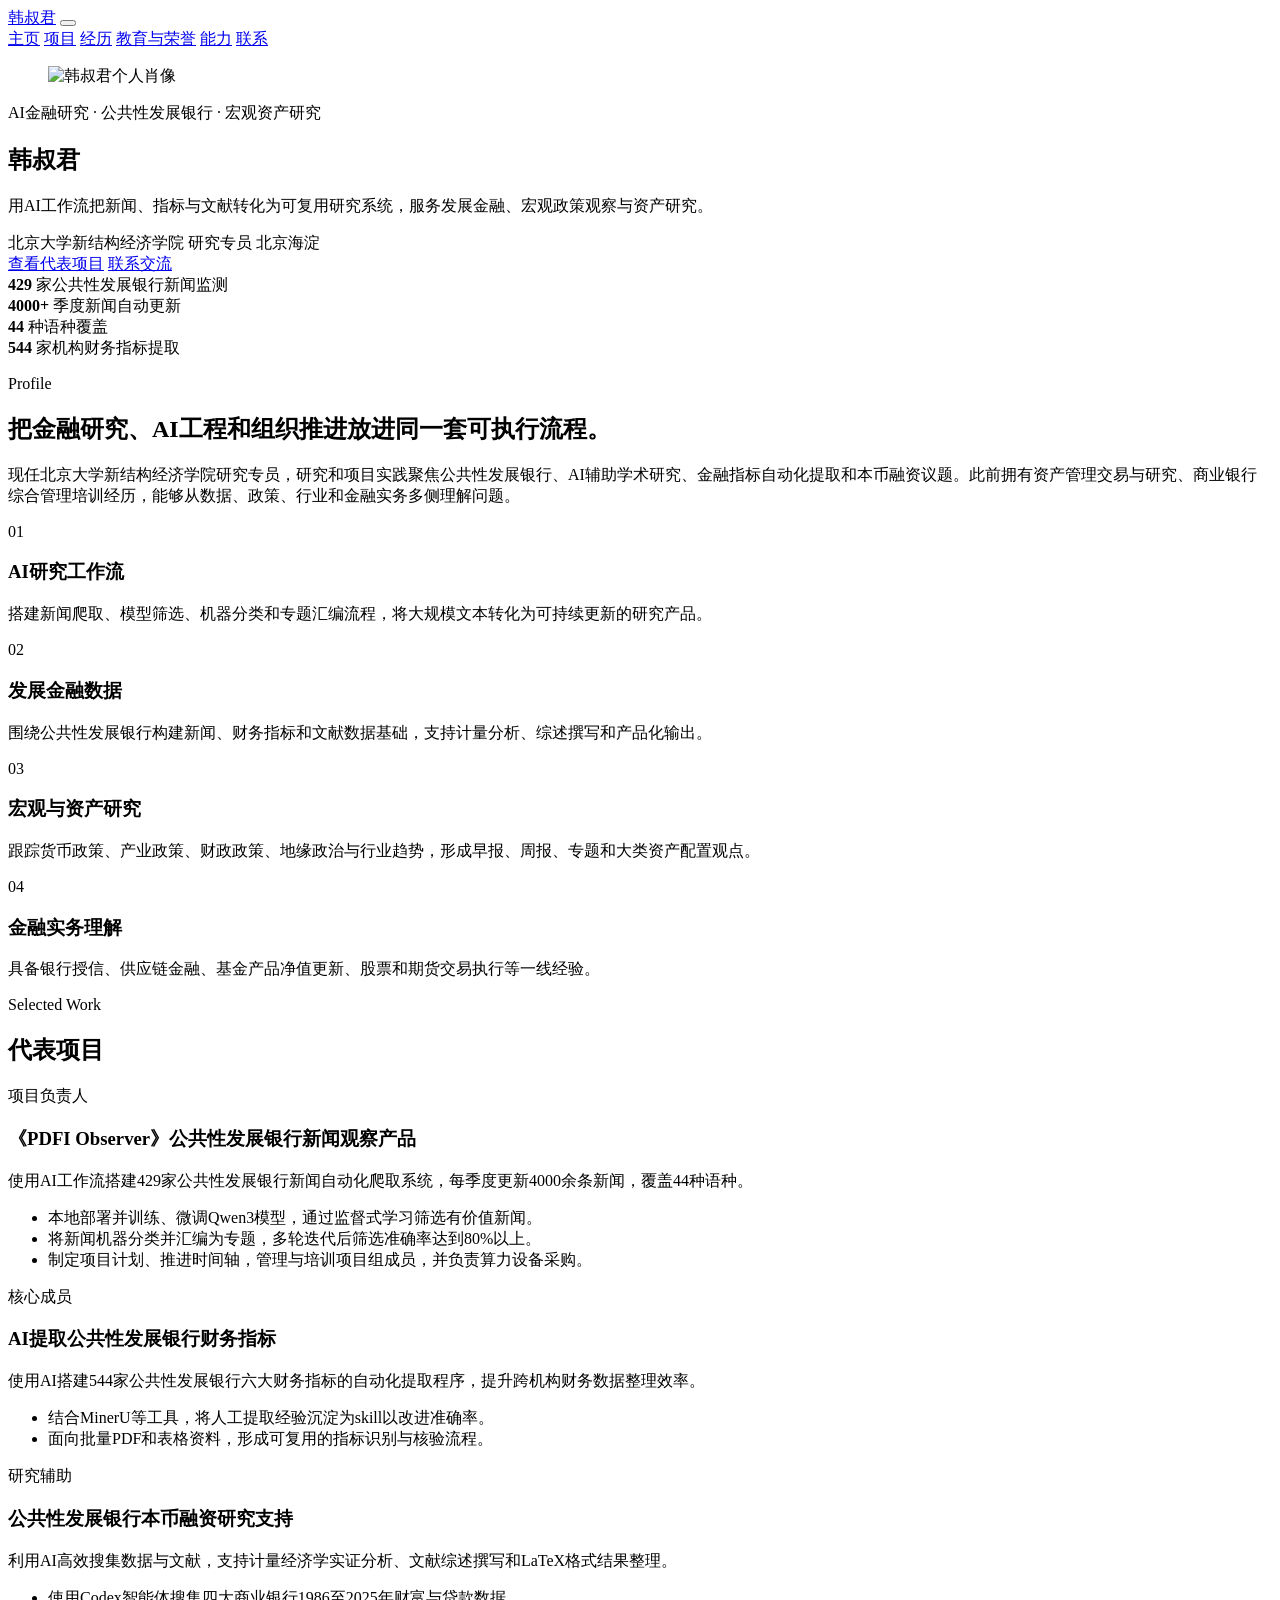
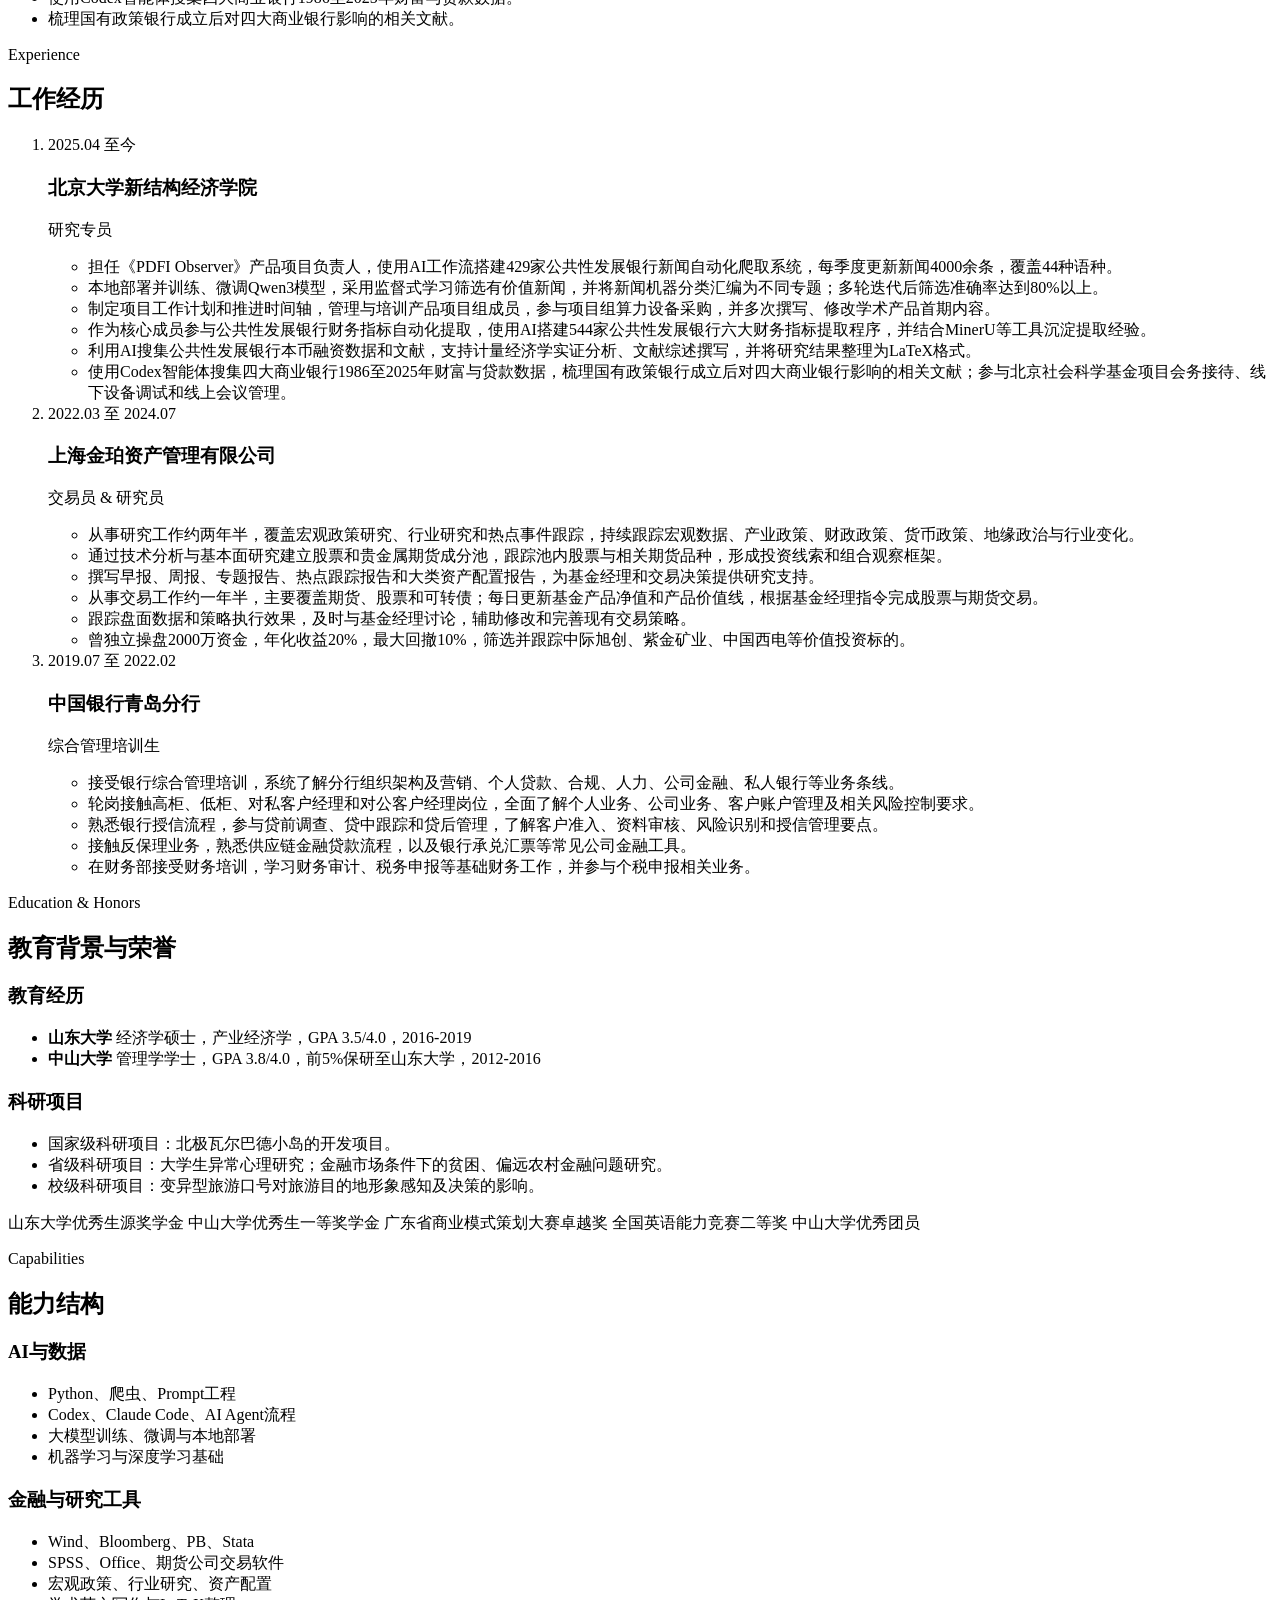
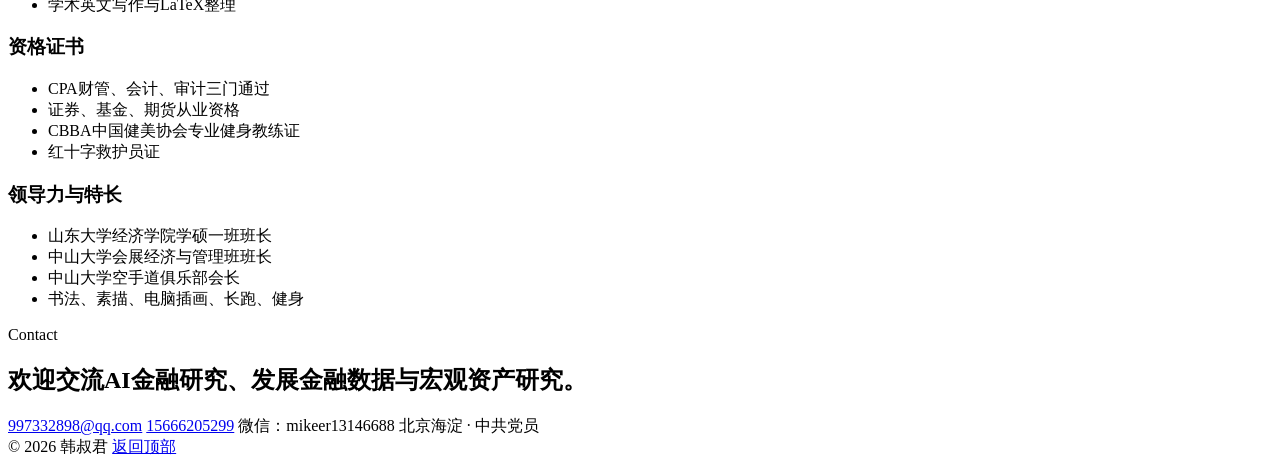
==== index.html @ e3cfbf76 "Upload index.html" ====
<!doctype html>
<html lang="zh-CN">
  <head>
    <meta charset="utf-8">
    <meta name="viewport" content="width=device-width, initial-scale=1">
    <title>韩叔君 | AI金融研究与发展金融</title>
    <meta
      name="description"
      content="韩叔君个人主页，展示AI金融研究、公共性发展银行数据项目、宏观与资产研究、金融实务和教育经历。"
    >
    <link rel="stylesheet" href="styles.css">
  </head>
  <body>
    <header class="site-header">
      <div class="header-inner">
        <a class="brand" href="#top" aria-label="回到首页">韩叔君</a>
        <button class="nav-toggle" type="button" aria-label="打开导航" aria-expanded="false">
          <span></span>
          <span></span>
          <span></span>
        </button>
        <nav class="nav-links" aria-label="主导航">
          <a href="#about">主页</a>
          <a href="#projects">项目</a>
          <a href="#experience">经历</a>
          <a href="#education">教育与荣誉</a>
          <a href="#skills">能力</a>
          <a href="#contact">联系</a>
        </nav>
      </div>
    </header>

    <main id="top">
      <section class="hero" aria-label="个人首页">
        <div class="hero-shell">
          <figure class="hero-portrait">
            <img src="assets/profile.jpg" alt="韩叔君个人肖像">
          </figure>
          <div class="hero-content">
            <p class="eyebrow">AI金融研究 · 公共性发展银行 · 宏观资产研究</p>
            <h1>韩叔君</h1>
            <p class="hero-lead">
              用AI工作流把新闻、指标与文献转化为可复用研究系统，服务发展金融、宏观政策观察与资产研究。
            </p>
            <div class="hero-meta" aria-label="当前身份">
              <span>北京大学新结构经济学院</span>
              <span>研究专员</span>
              <span>北京海淀</span>
            </div>
            <div class="hero-actions" aria-label="主要操作">
              <a class="button primary" href="#projects">查看代表项目</a>
              <a class="button secondary" href="#contact">联系交流</a>
            </div>
          </div>
        </div>
      </section>

      <section class="proof-section" aria-label="核心成果">
        <div class="container proof-grid">
          <div class="proof-item">
            <strong>429</strong>
            <span>家公共性发展银行新闻监测</span>
          </div>
          <div class="proof-item">
            <strong>4000+</strong>
            <span>季度新闻自动更新</span>
          </div>
          <div class="proof-item">
            <strong>44</strong>
            <span>种语种覆盖</span>
          </div>
          <div class="proof-item">
            <strong>544</strong>
            <span>家机构财务指标提取</span>
          </div>
        </div>
      </section>

      <section class="section intro-section" id="about" data-reveal>
        <div class="container">
          <div class="section-heading">
            <p class="kicker">Profile</p>
            <h2>把金融研究、AI工程和组织推进放进同一套可执行流程。</h2>
          </div>
          <p class="section-summary">
            现任北京大学新结构经济学院研究专员，研究和项目实践聚焦公共性发展银行、AI辅助学术研究、金融指标自动化提取和本币融资议题。此前拥有资产管理交易与研究、商业银行综合管理培训经历，能够从数据、政策、行业和金融实务多侧理解问题。
          </p>

          <div class="focus-grid">
            <article class="focus-card" data-reveal>
              <span class="focus-number">01</span>
              <h3>AI研究工作流</h3>
              <p>搭建新闻爬取、模型筛选、机器分类和专题汇编流程，将大规模文本转化为可持续更新的研究产品。</p>
            </article>
            <article class="focus-card" data-reveal>
              <span class="focus-number">02</span>
              <h3>发展金融数据</h3>
              <p>围绕公共性发展银行构建新闻、财务指标和文献数据基础，支持计量分析、综述撰写和产品化输出。</p>
            </article>
            <article class="focus-card" data-reveal>
              <span class="focus-number">03</span>
              <h3>宏观与资产研究</h3>
              <p>跟踪货币政策、产业政策、财政政策、地缘政治与行业趋势，形成早报、周报、专题和大类资产配置观点。</p>
            </article>
            <article class="focus-card" data-reveal>
              <span class="focus-number">04</span>
              <h3>金融实务理解</h3>
              <p>具备银行授信、供应链金融、基金产品净值更新、股票和期货交易执行等一线经验。</p>
            </article>
          </div>
        </div>
      </section>

      <section class="section projects-section" id="projects" data-reveal>
        <div class="container">
          <div class="section-heading">
            <p class="kicker">Selected Work</p>
            <h2>代表项目</h2>
          </div>

          <div class="project-grid">
            <article class="project-card featured" data-reveal>
              <p class="project-label">项目负责人</p>
              <h3>《PDFI Observer》公共性发展银行新闻观察产品</h3>
              <p>
                使用AI工作流搭建429家公共性发展银行新闻自动化爬取系统，每季度更新4000余条新闻，覆盖44种语种。
              </p>
              <ul>
                <li>本地部署并训练、微调Qwen3模型，通过监督式学习筛选有价值新闻。</li>
                <li>将新闻机器分类并汇编为专题，多轮迭代后筛选准确率达到80%以上。</li>
                <li>制定项目计划、推进时间轴，管理与培训项目组成员，并负责算力设备采购。</li>
              </ul>
            </article>

            <article class="project-card" data-reveal>
              <p class="project-label">核心成员</p>
              <h3>AI提取公共性发展银行财务指标</h3>
              <p>
                使用AI搭建544家公共性发展银行六大财务指标的自动化提取程序，提升跨机构财务数据整理效率。
              </p>
              <ul>
                <li>结合MinerU等工具，将人工提取经验沉淀为skill以改进准确率。</li>
                <li>面向批量PDF和表格资料，形成可复用的指标识别与核验流程。</li>
              </ul>
            </article>

            <article class="project-card" data-reveal>
              <p class="project-label">研究辅助</p>
              <h3>公共性发展银行本币融资研究支持</h3>
              <p>
                利用AI高效搜集数据与文献，支持计量经济学实证分析、文献综述撰写和LaTeX格式结果整理。
              </p>
              <ul>
                <li>使用Codex智能体搜集四大商业银行1986至2025年财富与贷款数据。</li>
                <li>梳理国有政策银行成立后对四大商业银行影响的相关文献。</li>
              </ul>
            </article>
          </div>
        </div>
      </section>

      <section class="section timeline-section" id="experience" data-reveal>
        <div class="container">
          <div class="section-heading">
            <p class="kicker">Experience</p>
            <h2>工作经历</h2>
          </div>

          <ol class="timeline">
            <li class="timeline-item">
              <time datetime="2025-04">2025.04 至今</time>
              <article class="timeline-panel">
                <h3>北京大学新结构经济学院</h3>
                <p class="role">研究专员</p>
                <ul>
                  <li>担任《PDFI Observer》产品项目负责人，使用AI工作流搭建429家公共性发展银行新闻自动化爬取系统，每季度更新新闻4000余条，覆盖44种语种。</li>
                  <li>本地部署并训练、微调Qwen3模型，采用监督式学习筛选有价值新闻，并将新闻机器分类汇编为不同专题；多轮迭代后筛选准确率达到80%以上。</li>
                  <li>制定项目工作计划和推进时间轴，管理与培训产品项目组成员，参与项目组算力设备采购，并多次撰写、修改学术产品首期内容。</li>
                  <li>作为核心成员参与公共性发展银行财务指标自动化提取，使用AI搭建544家公共性发展银行六大财务指标提取程序，并结合MinerU等工具沉淀提取经验。</li>
                  <li>利用AI搜集公共性发展银行本币融资数据和文献，支持计量经济学实证分析、文献综述撰写，并将研究结果整理为LaTeX格式。</li>
                  <li>使用Codex智能体搜集四大商业银行1986至2025年财富与贷款数据，梳理国有政策银行成立后对四大商业银行影响的相关文献；参与北京社会科学基金项目会务接待、线下设备调试和线上会议管理。</li>
                </ul>
              </article>
            </li>

            <li class="timeline-item">
              <time datetime="2022-03">2022.03 至 2024.07</time>
              <article class="timeline-panel">
                <h3>上海金珀资产管理有限公司</h3>
                <p class="role">交易员 &amp; 研究员</p>
                <ul>
                  <li>从事研究工作约两年半，覆盖宏观政策研究、行业研究和热点事件跟踪，持续跟踪宏观数据、产业政策、财政政策、货币政策、地缘政治与行业变化。</li>
                  <li>通过技术分析与基本面研究建立股票和贵金属期货成分池，跟踪池内股票与相关期货品种，形成投资线索和组合观察框架。</li>
                  <li>撰写早报、周报、专题报告、热点跟踪报告和大类资产配置报告，为基金经理和交易决策提供研究支持。</li>
                  <li>从事交易工作约一年半，主要覆盖期货、股票和可转债；每日更新基金产品净值和产品价值线，根据基金经理指令完成股票与期货交易。</li>
                  <li>跟踪盘面数据和策略执行效果，及时与基金经理讨论，辅助修改和完善现有交易策略。</li>
                  <li>曾独立操盘2000万资金，年化收益20%，最大回撤10%，筛选并跟踪中际旭创、紫金矿业、中国西电等价值投资标的。</li>
                </ul>
              </article>
            </li>

            <li class="timeline-item">
              <time datetime="2019-07">2019.07 至 2022.02</time>
              <article class="timeline-panel">
                <h3>中国银行青岛分行</h3>
                <p class="role">综合管理培训生</p>
                <ul>
                  <li>接受银行综合管理培训，系统了解分行组织架构及营销、个人贷款、合规、人力、公司金融、私人银行等业务条线。</li>
                  <li>轮岗接触高柜、低柜、对私客户经理和对公客户经理岗位，全面了解个人业务、公司业务、客户账户管理及相关风险控制要求。</li>
                  <li>熟悉银行授信流程，参与贷前调查、贷中跟踪和贷后管理，了解客户准入、资料审核、风险识别和授信管理要点。</li>
                  <li>接触反保理业务，熟悉供应链金融贷款流程，以及银行承兑汇票等常见公司金融工具。</li>
                  <li>在财务部接受财务培训，学习财务审计、税务申报等基础财务工作，并参与个税申报相关业务。</li>
                </ul>
              </article>
            </li>
          </ol>
        </div>
      </section>

      <section class="section education-section" id="education" data-reveal>
        <div class="container">
          <div class="section-heading">
            <p class="kicker">Education & Honors</p>
            <h2>教育背景与荣誉</h2>
          </div>

          <div class="split-layout">
            <article class="info-block">
              <h3>教育经历</h3>
              <ul class="clean-list">
                <li>
                  <strong>山东大学</strong>
                  <span>经济学硕士，产业经济学，GPA 3.5/4.0，2016-2019</span>
                </li>
                <li>
                  <strong>中山大学</strong>
                  <span>管理学学士，GPA 3.8/4.0，前5%保研至山东大学，2012-2016</span>
                </li>
              </ul>
            </article>

            <article class="info-block">
              <h3>科研项目</h3>
              <ul class="clean-list">
                <li>国家级科研项目：北极瓦尔巴德小岛的开发项目。</li>
                <li>省级科研项目：大学生异常心理研究；金融市场条件下的贫困、偏远农村金融问题研究。</li>
                <li>校级科研项目：变异型旅游口号对旅游目的地形象感知及决策的影响。</li>
              </ul>
            </article>
          </div>

          <div class="honor-strip">
            <span>山东大学优秀生源奖学金</span>
            <span>中山大学优秀生一等奖学金</span>
            <span>广东省商业模式策划大赛卓越奖</span>
            <span>全国英语能力竞赛二等奖</span>
            <span>中山大学优秀团员</span>
          </div>
        </div>
      </section>

      <section class="section skills-section" id="skills" data-reveal>
        <div class="container">
          <div class="section-heading">
            <p class="kicker">Capabilities</p>
            <h2>能力结构</h2>
          </div>

          <div class="skills-grid">
            <article class="skill-card">
              <h3>AI与数据</h3>
              <ul>
                <li>Python、爬虫、Prompt工程</li>
                <li>Codex、Claude Code、AI Agent流程</li>
                <li>大模型训练、微调与本地部署</li>
                <li>机器学习与深度学习基础</li>
              </ul>
            </article>
            <article class="skill-card">
              <h3>金融与研究工具</h3>
              <ul>
                <li>Wind、Bloomberg、PB、Stata</li>
                <li>SPSS、Office、期货公司交易软件</li>
                <li>宏观政策、行业研究、资产配置</li>
                <li>学术英文写作与LaTeX整理</li>
              </ul>
            </article>
            <article class="skill-card">
              <h3>资格证书</h3>
              <ul>
                <li>CPA财管、会计、审计三门通过</li>
                <li>证券、基金、期货从业资格</li>
                <li>CBBA中国健美协会专业健身教练证</li>
                <li>红十字救护员证</li>
              </ul>
            </article>
            <article class="skill-card">
              <h3>领导力与特长</h3>
              <ul>
                <li>山东大学经济学院学硕一班班长</li>
                <li>中山大学会展经济与管理班班长</li>
                <li>中山大学空手道俱乐部会长</li>
                <li>书法、素描、电脑插画、长跑、健身</li>
              </ul>
            </article>
          </div>
        </div>
      </section>

      <section class="contact-section" id="contact" data-reveal>
        <div class="container contact-layout">
          <div>
            <p class="kicker">Contact</p>
            <h2>欢迎交流AI金融研究、发展金融数据与宏观资产研究。</h2>
          </div>
          <div class="contact-list" aria-label="联系方式">
            <a href="mailto:997332898@qq.com">997332898@qq.com</a>
            <a href="tel:15666205299">15666205299</a>
            <span>微信：mikeer13146688</span>
            <span>北京海淀 · 中共党员</span>
          </div>
        </div>
      </section>
    </main>

    <footer class="site-footer">
      <div class="container footer-inner">
        <span>© 2026 韩叔君</span>
        <a href="#top">返回顶部</a>
      </div>
    </footer>

    <script src="script.js"></script>
  </body>
</html>
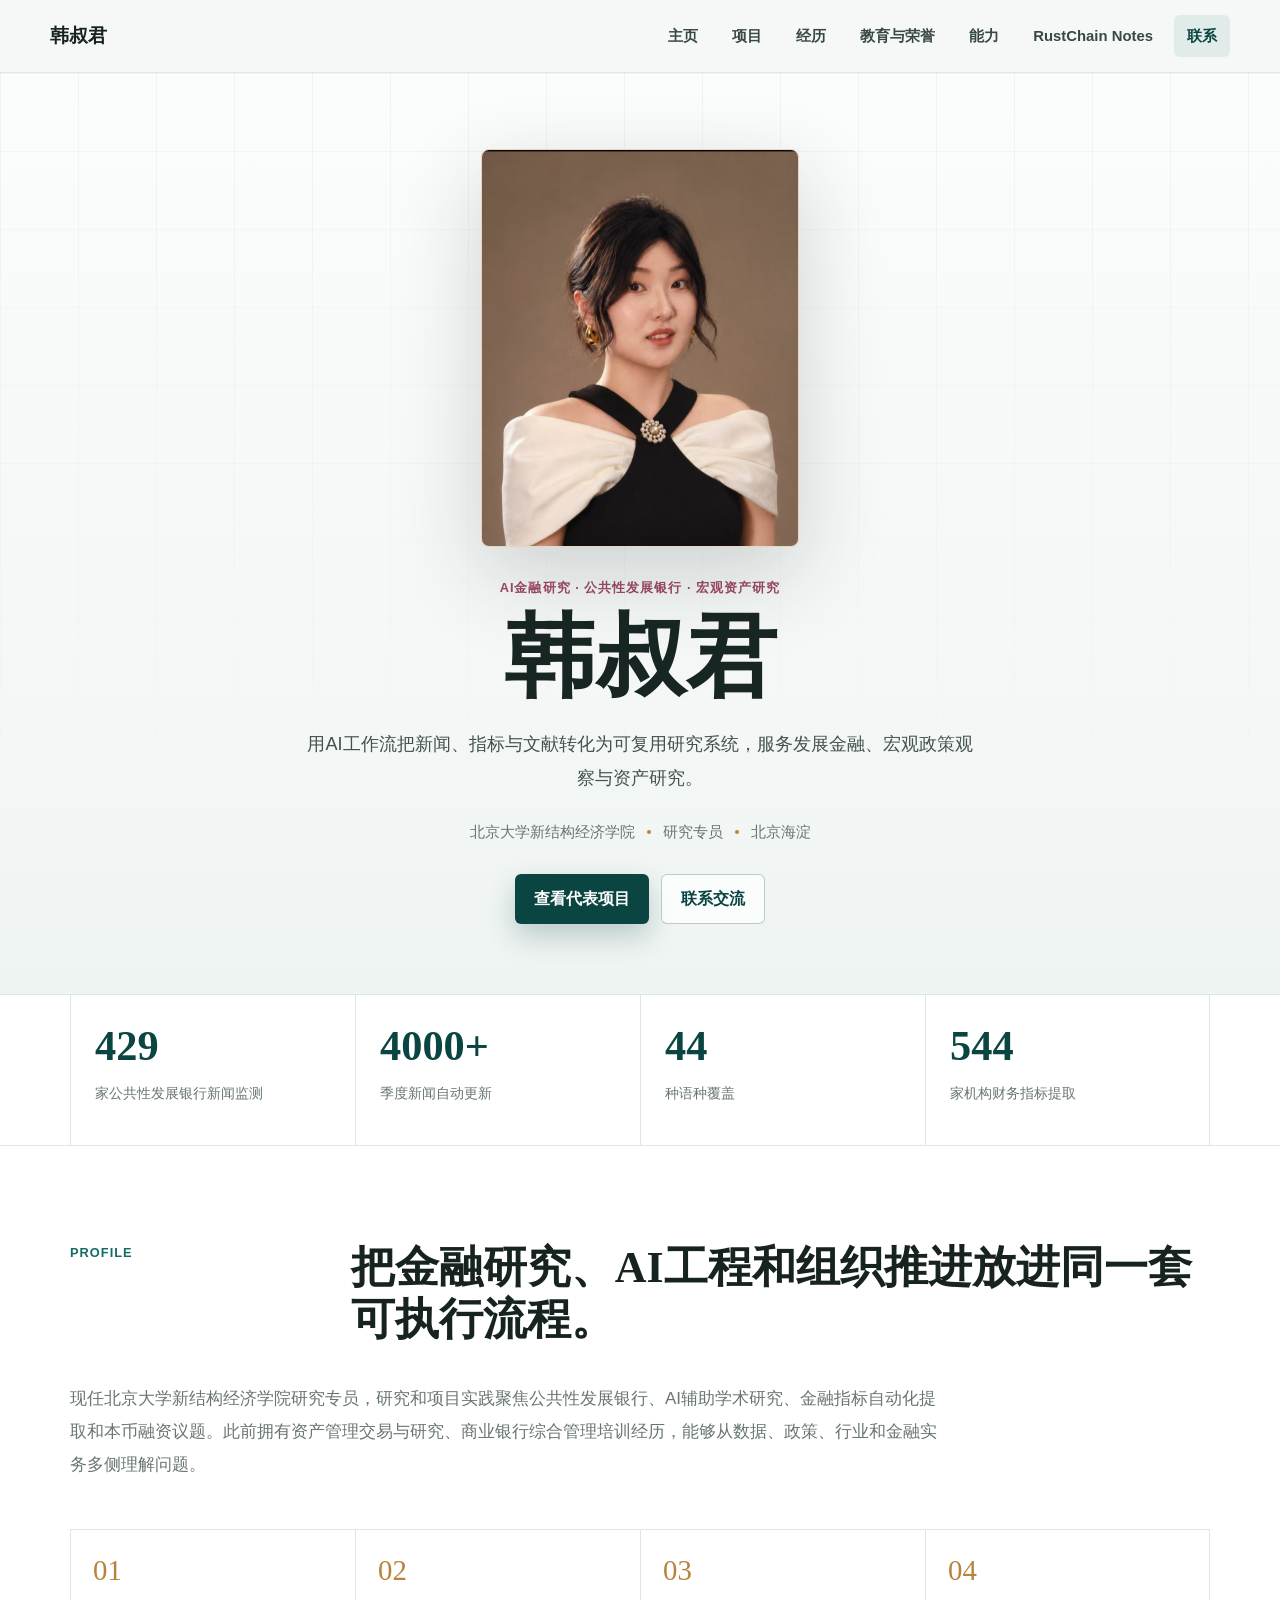
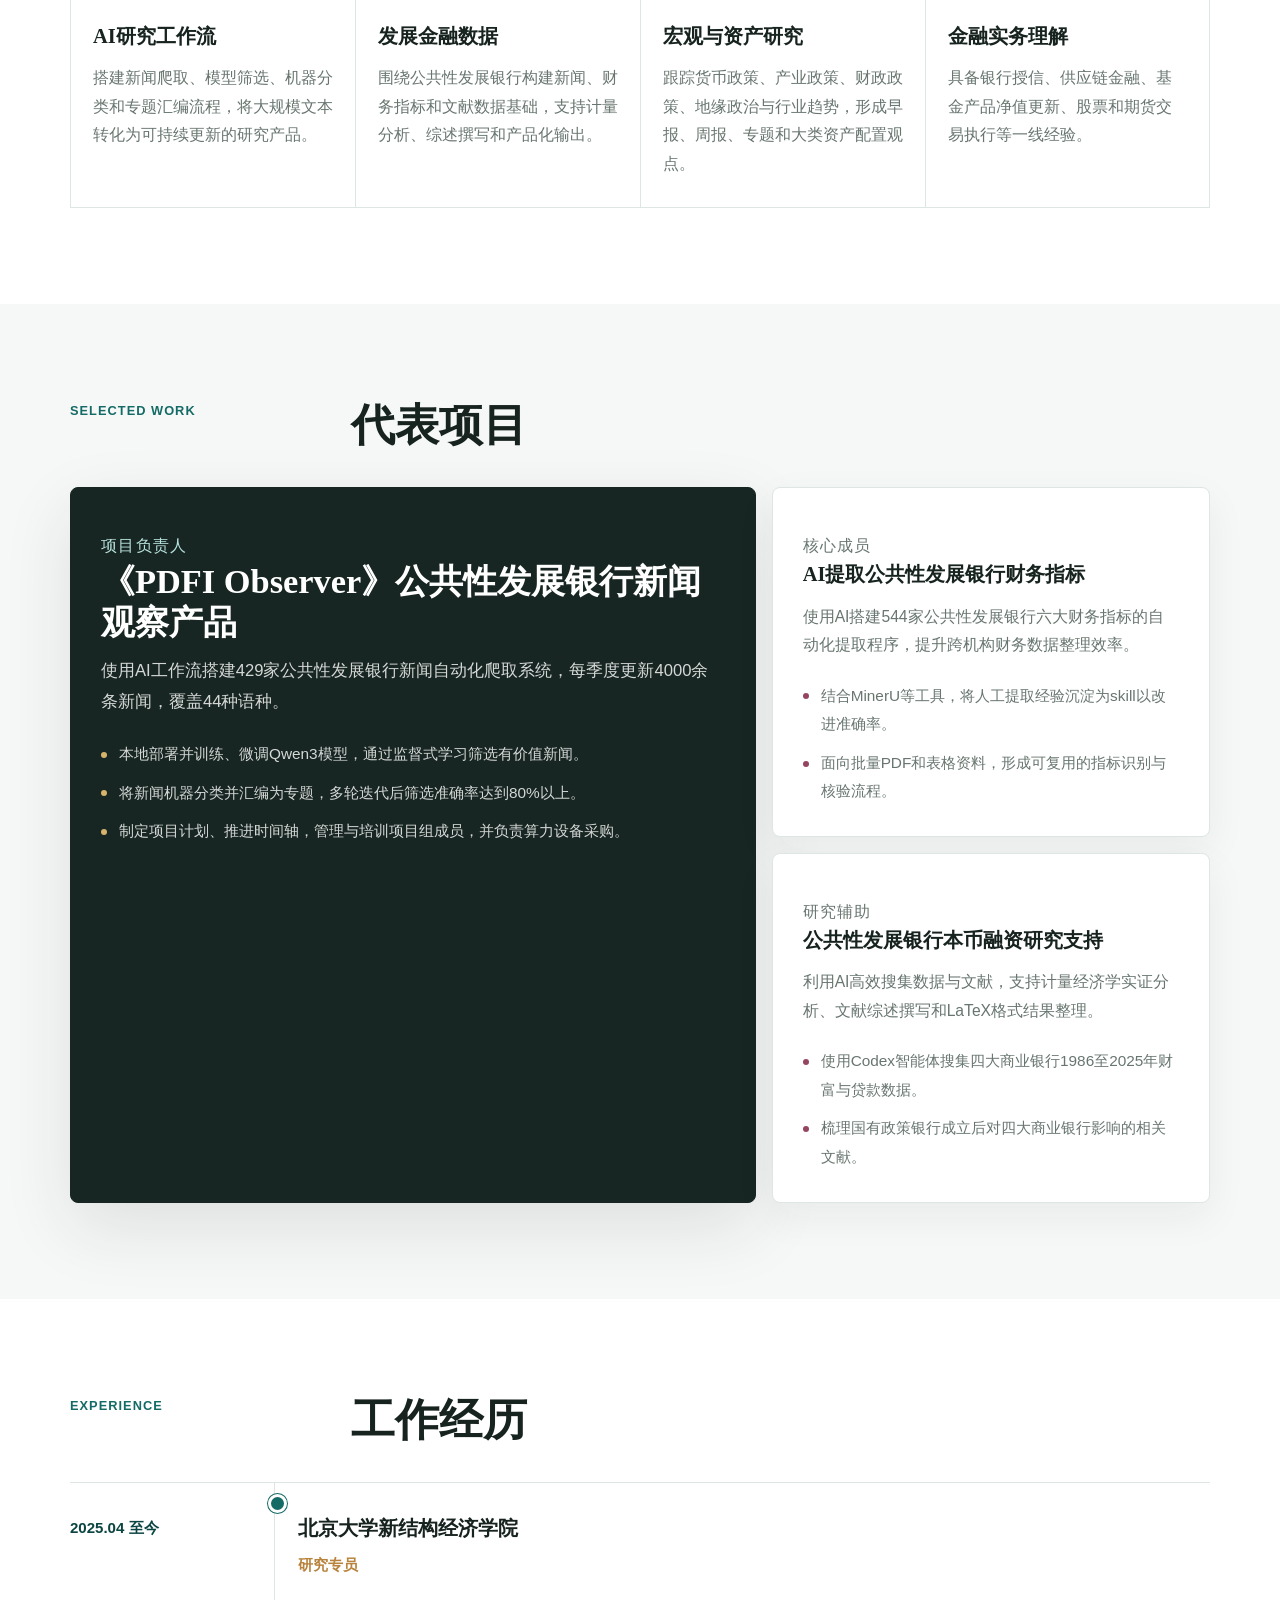
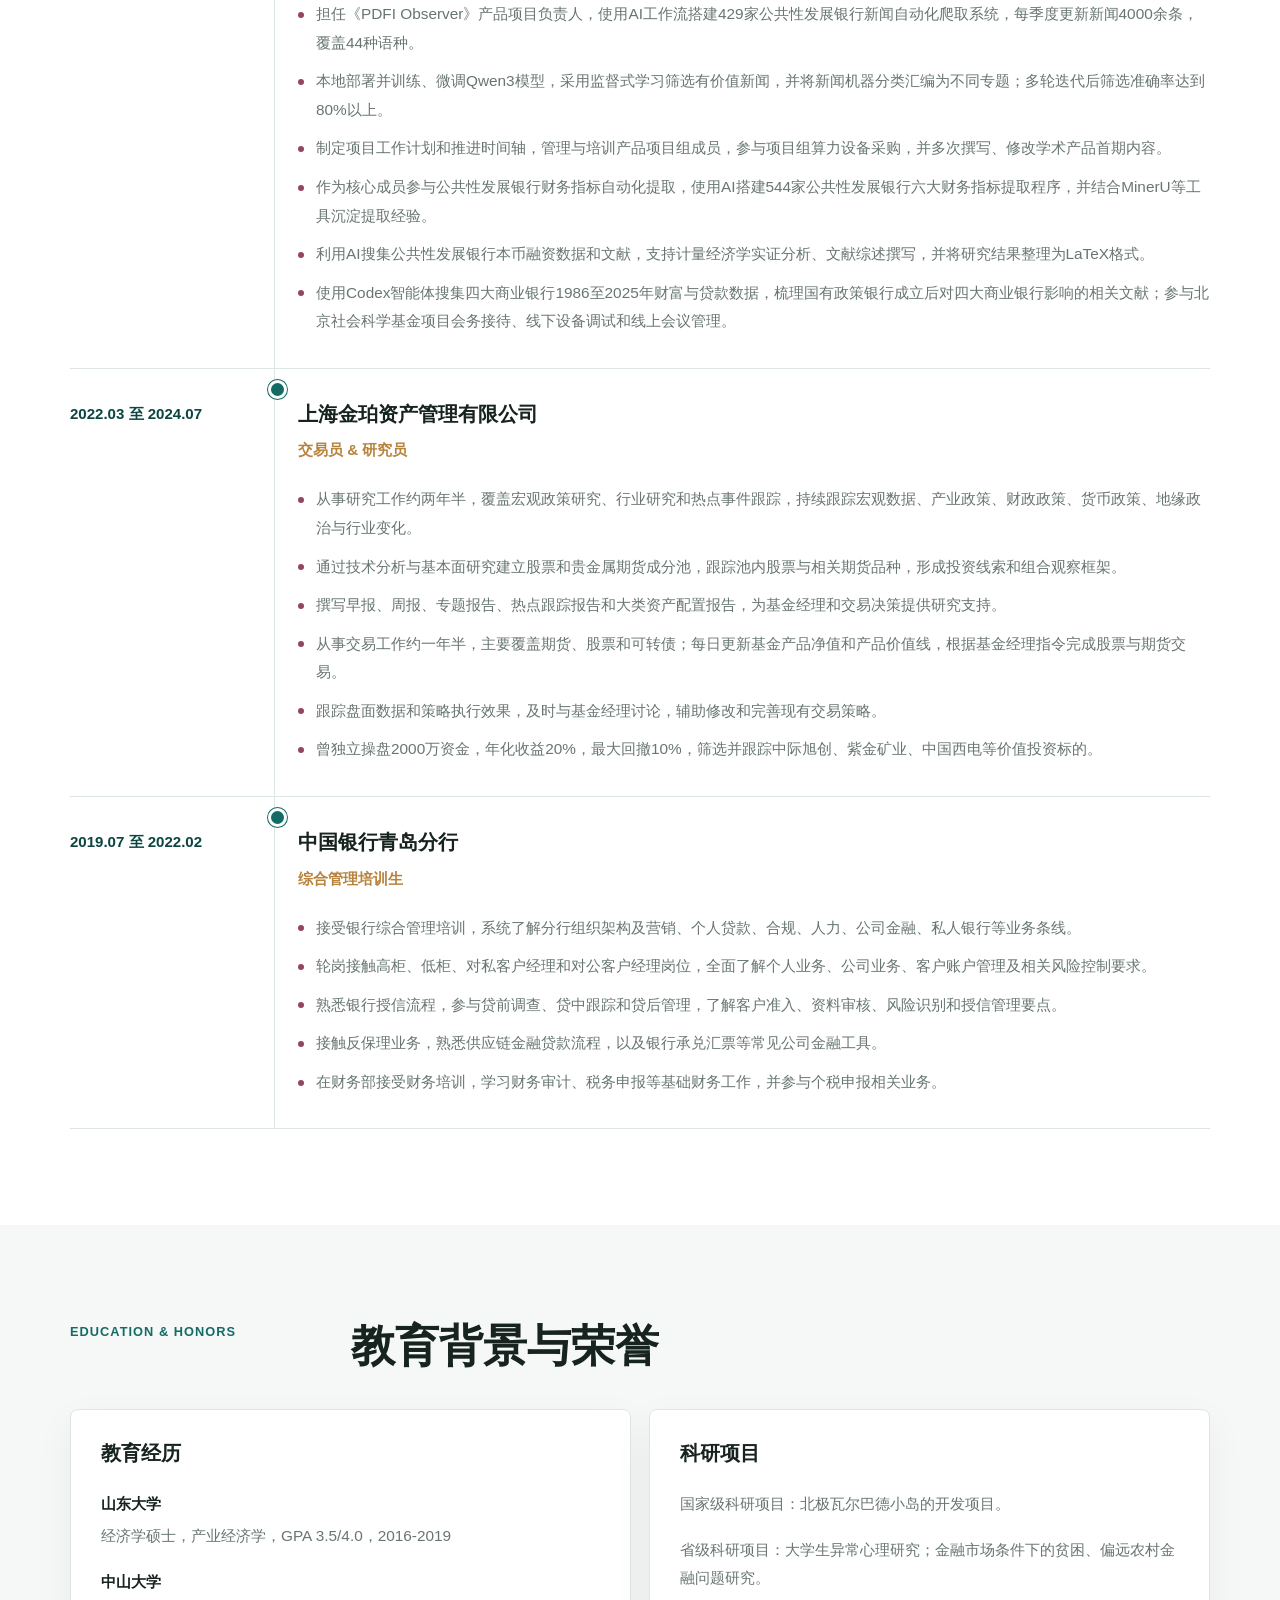
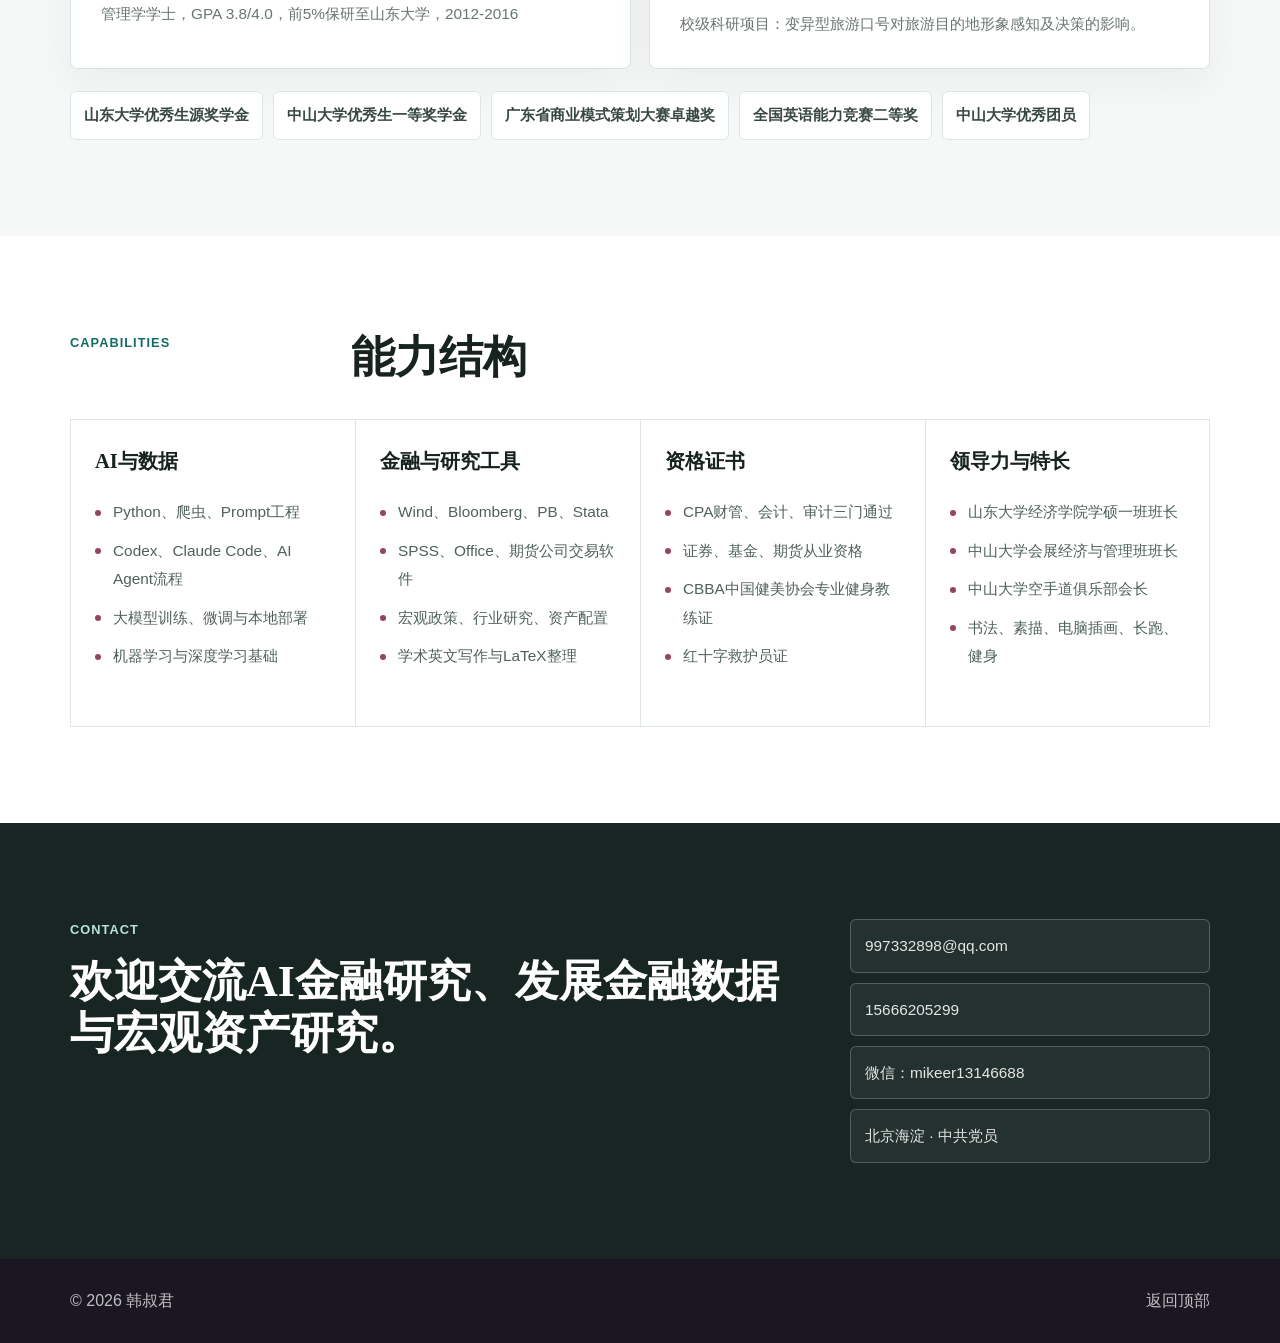
==== commit fcd1168c: "Publish RustChain and BoTTube notes" ====
--- a/index.html
+++ b/index.html
@@ -25,6 +25,7 @@
           <a href="#experience">经历</a>
           <a href="#education">教育与荣誉</a>
           <a href="#skills">能力</a>
+          <a href="rustchain-bottube-notes.html">RustChain Notes</a>
           <a href="#contact">联系</a>
         </nav>
       </div>
--- a/styles.css
+++ b/styles.css
@@ -0,0 +1,1041 @@
+:root {
+  --ink: #17231f;
+  --muted: #68766f;
+  --paper: #f6f8f7;
+  --surface: #ffffff;
+  --line: #dde6e2;
+  --teal: #146b66;
+  --teal-dark: #0b4542;
+  --rose: #94465f;
+  --gold: #b7833d;
+  --plum: #172622;
+  --mist: #e9f1ef;
+  --shadow: 0 24px 70px rgba(23, 35, 31, 0.11);
+  --radius: 8px;
+  --header-height: 72px;
+  --sans: "MiSans", "HarmonyOS Sans SC", "Source Han Sans SC", "Noto Sans SC", "PingFang SC", "Microsoft YaHei UI", "Microsoft YaHei", "Segoe UI", Arial, sans-serif;
+  --serif: "Noto Serif SC", "Source Han Serif SC", "Songti SC", SimSun, serif;
+}
+
+* {
+  box-sizing: border-box;
+}
+
+html {
+  scroll-behavior: smooth;
+}
+
+body {
+  margin: 0;
+  background:
+    linear-gradient(90deg, rgba(221, 230, 226, 0.42) 1px, transparent 1px),
+    linear-gradient(180deg, rgba(221, 230, 226, 0.32) 1px, transparent 1px),
+    var(--paper);
+  background-size: 96px 96px;
+  color: var(--ink);
+  font-family: var(--sans);
+  font-weight: 400;
+  line-height: 1.78;
+  letter-spacing: 0;
+  -webkit-font-smoothing: antialiased;
+  text-rendering: optimizeLegibility;
+  overflow-x: hidden;
+}
+
+h1,
+h2,
+h3,
+.brand {
+  font-family: var(--serif);
+  letter-spacing: 0;
+}
+
+a {
+  color: inherit;
+  text-decoration: none;
+}
+
+ul,
+ol {
+  margin: 0;
+  padding: 0;
+}
+
+li {
+  list-style: none;
+}
+
+.sr-only {
+  position: absolute;
+  width: 1px;
+  height: 1px;
+  padding: 0;
+  margin: -1px;
+  overflow: hidden;
+  clip: rect(0, 0, 0, 0);
+  white-space: nowrap;
+  border: 0;
+}
+
+.container {
+  width: min(1140px, calc(100% - 48px));
+  margin: 0 auto;
+}
+
+.site-header {
+  position: sticky;
+  top: 0;
+  z-index: 30;
+  background: rgba(246, 248, 247, 0.9);
+  border-bottom: 1px solid rgba(220, 229, 231, 0.9);
+  backdrop-filter: blur(18px);
+}
+
+.header-inner {
+  width: min(1180px, calc(100% - 48px));
+  height: var(--header-height);
+  margin: 0 auto;
+  display: flex;
+  align-items: center;
+  justify-content: space-between;
+  gap: 28px;
+}
+
+.brand {
+  font-size: 1.18rem;
+  font-weight: 800;
+  color: var(--ink);
+  white-space: nowrap;
+}
+
+.nav-links {
+  display: flex;
+  align-items: center;
+  gap: 8px;
+}
+
+.nav-links a {
+  min-height: 40px;
+  padding: 8px 13px;
+  border-radius: 6px;
+  color: #384843;
+  font-size: 0.93rem;
+  font-weight: 650;
+  display: inline-flex;
+  align-items: center;
+}
+
+.nav-links a:hover,
+.nav-links a.active {
+  color: var(--teal-dark);
+  background: rgba(20, 107, 102, 0.09);
+}
+
+.nav-toggle {
+  width: 44px;
+  height: 44px;
+  border: 1px solid var(--line);
+  border-radius: 6px;
+  background: var(--surface);
+  display: none;
+  align-items: center;
+  justify-content: center;
+  flex-direction: column;
+  gap: 5px;
+  cursor: pointer;
+}
+
+.nav-toggle span {
+  width: 20px;
+  height: 2px;
+  background: var(--ink);
+  border-radius: 2px;
+  transition: transform 180ms ease, opacity 180ms ease;
+}
+
+.nav-toggle.is-open span:nth-child(1) {
+  transform: translateY(7px) rotate(45deg);
+}
+
+.nav-toggle.is-open span:nth-child(2) {
+  opacity: 0;
+}
+
+.nav-toggle.is-open span:nth-child(3) {
+  transform: translateY(-7px) rotate(-45deg);
+}
+
+.hero {
+  position: relative;
+  overflow: hidden;
+  color: var(--ink);
+  background: linear-gradient(180deg, #fbfcfc 0%, #f4f7f6 68%, #eef4f2 100%);
+  border-bottom: 1px solid var(--line);
+}
+
+.hero::before {
+  content: "";
+  position: absolute;
+  inset: 0;
+  background:
+    linear-gradient(90deg, rgba(20, 107, 102, 0.07) 1px, transparent 1px),
+    linear-gradient(180deg, rgba(20, 107, 102, 0.06) 1px, transparent 1px);
+  background-size: 78px 78px;
+  mask-image: linear-gradient(180deg, rgba(0, 0, 0, 0.78), transparent 88%);
+  pointer-events: none;
+}
+
+.hero-shell {
+  width: min(1120px, calc(100% - 48px));
+  margin: 0 auto;
+  padding: 76px 0 70px;
+  display: flex;
+  flex-direction: column;
+  align-items: center;
+  text-align: center;
+  position: relative;
+}
+
+.hero-portrait {
+  width: min(318px, 70vw);
+  aspect-ratio: 4 / 5;
+  margin: 0 0 30px;
+  overflow: hidden;
+  border: 1px solid rgba(183, 131, 61, 0.32);
+  border-radius: 8px;
+  background: var(--surface);
+  box-shadow: 0 28px 86px rgba(23, 35, 31, 0.18);
+}
+
+.hero-portrait img {
+  display: block;
+  width: 100%;
+  height: 100%;
+  object-fit: cover;
+  object-position: center 34%;
+}
+
+.hero-content {
+  width: min(860px, 100%);
+  margin: 0 auto;
+}
+
+.eyebrow,
+.kicker,
+.project-label {
+  margin: 0 0 14px;
+  color: var(--teal);
+  font-family: var(--sans);
+  font-size: 0.8rem;
+  font-weight: 760;
+  letter-spacing: 0.08em;
+  text-transform: uppercase;
+}
+
+.hero .eyebrow {
+  color: var(--rose);
+}
+
+.hero h1 {
+  margin: 0;
+  font-size: 5.7rem;
+  line-height: 0.98;
+  font-weight: 700;
+  color: var(--plum);
+}
+
+.hero-lead {
+  max-width: 680px;
+  margin: 24px 0 0;
+  color: #43524e;
+  font-size: 1.13rem;
+  font-weight: 420;
+  line-height: 1.9;
+  margin-left: auto;
+  margin-right: auto;
+  overflow-wrap: anywhere;
+  text-wrap: pretty;
+}
+
+.hero-meta {
+  display: flex;
+  flex-wrap: wrap;
+  justify-content: center;
+  gap: 10px 0;
+  margin-top: 24px;
+  color: var(--muted);
+  font-size: 0.92rem;
+  font-weight: 430;
+}
+
+.hero-meta span {
+  display: inline-flex;
+  align-items: center;
+}
+
+.hero-meta span + span::before {
+  content: "";
+  width: 4px;
+  height: 4px;
+  margin: 0 12px;
+  border-radius: 50%;
+  background: var(--gold);
+}
+
+.hero-actions {
+  display: flex;
+  flex-wrap: wrap;
+  justify-content: center;
+  gap: 12px;
+  margin-top: 28px;
+}
+
+.button {
+  min-height: 46px;
+  padding: 10px 19px;
+  border-radius: 6px;
+  display: inline-flex;
+  align-items: center;
+  justify-content: center;
+  font-weight: 720;
+  letter-spacing: 0;
+  transition: transform 180ms ease, background 180ms ease, border-color 180ms ease, box-shadow 180ms ease;
+}
+
+.button:hover {
+  transform: translateY(-2px);
+}
+
+.button.primary {
+  color: #ffffff;
+  background: var(--teal-dark);
+  box-shadow: 0 12px 28px rgba(11, 69, 66, 0.24);
+}
+
+.button.primary:hover {
+  background: #0a3c49;
+}
+
+.button.secondary {
+  color: var(--teal-dark);
+  border: 1px solid rgba(15, 76, 92, 0.28);
+  background: rgba(255, 255, 255, 0.72);
+}
+
+.button.secondary:hover {
+  border-color: var(--teal-dark);
+  background: var(--surface);
+}
+
+.proof-section {
+  padding: 0;
+  background: var(--surface);
+  border-bottom: 1px solid var(--line);
+}
+
+.proof-grid {
+  display: grid;
+  grid-template-columns: repeat(4, 1fr);
+  gap: 0;
+}
+
+.proof-item {
+  min-height: 150px;
+  padding: 28px 24px;
+  border-left: 1px solid var(--line);
+}
+
+.proof-item:last-child {
+  border-right: 1px solid var(--line);
+}
+
+.proof-item strong {
+  display: block;
+  font-family: var(--serif);
+  font-size: 2.65rem;
+  line-height: 1.1;
+  color: var(--teal-dark);
+}
+
+.proof-item span {
+  display: block;
+  margin-top: 12px;
+  color: var(--muted);
+  font-size: 0.88rem;
+  font-weight: 430;
+  line-height: 1.58;
+  overflow-wrap: anywhere;
+}
+
+.section {
+  padding: 96px 0;
+  scroll-margin-top: var(--header-height);
+}
+
+.intro-section,
+.timeline-section,
+.skills-section {
+  background: var(--surface);
+}
+
+.projects-section,
+.education-section {
+  background: var(--paper);
+}
+
+.section-heading {
+  display: grid;
+  grid-template-columns: minmax(160px, 0.28fr) minmax(0, 1fr);
+  gap: 40px;
+  align-items: start;
+  margin-bottom: 36px;
+}
+
+.section-heading h2,
+.contact-section h2 {
+  margin: 0;
+  font-size: 2.75rem;
+  line-height: 1.18;
+}
+
+.section-summary {
+  max-width: 880px;
+  margin: 0;
+  color: var(--muted);
+  font-size: 1.06rem;
+  font-weight: 420;
+  line-height: 1.95;
+}
+
+.focus-grid {
+  display: grid;
+  grid-template-columns: repeat(4, 1fr);
+  gap: 0;
+  margin-top: 48px;
+  border-top: 1px solid var(--line);
+  border-bottom: 1px solid var(--line);
+}
+
+.focus-card,
+.project-card,
+.timeline-panel,
+.info-block,
+.skill-card {
+  background: var(--surface);
+}
+
+.focus-card {
+  min-height: 240px;
+  padding: 26px 22px 28px;
+  border-left: 1px solid var(--line);
+  transition: background 180ms ease, transform 180ms ease;
+}
+
+.focus-card:last-child {
+  border-right: 1px solid var(--line);
+}
+
+.focus-card:hover {
+  background: #f9fbfa;
+  transform: translateY(-4px);
+}
+
+.focus-number {
+  display: block;
+  margin-bottom: 38px;
+  color: var(--gold);
+  font-family: var(--serif);
+  font-size: 1.8rem;
+  line-height: 1;
+}
+
+.focus-card h3,
+.project-card h3,
+.timeline-panel h3,
+.info-block h3,
+.skill-card h3 {
+  margin: 0;
+  font-size: 1.28rem;
+  line-height: 1.35;
+}
+
+.focus-card p,
+.project-card p {
+  margin: 14px 0 0;
+  color: var(--muted);
+  font-size: 0.98rem;
+  font-weight: 420;
+  line-height: 1.82;
+}
+
+.project-grid {
+  display: grid;
+  grid-template-columns: minmax(0, 1.22fr) minmax(330px, 0.78fr);
+  gap: 16px;
+}
+
+.project-card {
+  padding: 30px;
+  display: flex;
+  flex-direction: column;
+  min-height: 292px;
+  border: 1px solid var(--line);
+  border-radius: var(--radius);
+  box-shadow: 0 14px 42px rgba(23, 35, 31, 0.06);
+  transition: transform 180ms ease, box-shadow 180ms ease, border-color 180ms ease;
+}
+
+.project-card:hover {
+  transform: translateY(-5px);
+  border-color: rgba(20, 107, 102, 0.28);
+  box-shadow: 0 22px 60px rgba(23, 35, 31, 0.1);
+}
+
+.project-card.featured {
+  grid-row: span 2;
+  min-height: 600px;
+  background: var(--plum);
+  color: #ffffff;
+  border-color: var(--plum);
+  box-shadow: var(--shadow);
+}
+
+.project-card.featured p,
+.project-card.featured li {
+  color: rgba(255, 255, 255, 0.82);
+}
+
+.project-card.featured h3 {
+  max-width: 680px;
+  margin-top: 0;
+  font-size: 2.15rem;
+  line-height: 1.18;
+}
+
+.project-card.featured > p:not(.project-label) {
+  font-size: 1.04rem;
+  line-height: 1.86;
+}
+
+.project-card.featured .project-label {
+  color: #b8e2dd;
+}
+
+.project-card ul,
+.timeline-panel ul,
+.skill-card ul {
+  display: grid;
+  gap: 10px;
+  margin-top: 22px;
+}
+
+.project-card li,
+.timeline-panel li,
+.skill-card li {
+  position: relative;
+  padding-left: 18px;
+  color: var(--muted);
+  font-size: 0.96rem;
+  font-weight: 420;
+  line-height: 1.86;
+}
+
+.project-card li::before,
+.timeline-panel li::before,
+.skill-card li::before {
+  content: "";
+  position: absolute;
+  top: 0.76em;
+  left: 0;
+  width: 6px;
+  height: 6px;
+  border-radius: 50%;
+  background: var(--rose);
+}
+
+.project-card.featured li::before {
+  background: #d7b46c;
+}
+
+.timeline {
+  display: grid;
+  gap: 0;
+  position: relative;
+  border-top: 1px solid var(--line);
+}
+
+.timeline::before {
+  content: "";
+  position: absolute;
+  top: 0;
+  bottom: 0;
+  left: 204px;
+  width: 1px;
+  background: var(--line);
+}
+
+.timeline-item {
+  display: grid;
+  grid-template-columns: 180px minmax(0, 1fr);
+  gap: 48px;
+  align-items: start;
+  position: relative;
+  padding: 32px 0;
+  border-bottom: 1px solid var(--line);
+}
+
+.timeline-item::before {
+  content: "";
+  position: absolute;
+  top: 11px;
+  left: 198px;
+  width: 13px;
+  height: 13px;
+  border-radius: 50%;
+  background: var(--teal);
+  border: 3px solid var(--surface);
+  box-shadow: 0 0 0 1px var(--teal);
+}
+
+.timeline-item time {
+  color: var(--teal-dark);
+  font-size: 0.94rem;
+  font-weight: 720;
+}
+
+.timeline-panel {
+  padding: 0;
+}
+
+.role {
+  margin: 8px 0 0;
+  color: var(--gold);
+  font-size: 0.95rem;
+  font-weight: 700;
+}
+
+.split-layout {
+  display: grid;
+  grid-template-columns: repeat(2, 1fr);
+  gap: 18px;
+}
+
+.info-block {
+  padding: 30px;
+  border: 1px solid var(--line);
+  border-radius: var(--radius);
+  box-shadow: 0 14px 42px rgba(23, 35, 31, 0.05);
+}
+
+.clean-list {
+  display: grid;
+  gap: 18px;
+  margin-top: 22px;
+}
+
+.clean-list li {
+  color: var(--muted);
+  font-size: 0.96rem;
+  font-weight: 420;
+  line-height: 1.82;
+}
+
+.clean-list strong {
+  display: block;
+  color: var(--ink);
+  margin-bottom: 4px;
+}
+
+.honor-strip {
+  display: flex;
+  flex-wrap: wrap;
+  gap: 10px;
+  margin-top: 22px;
+}
+
+.honor-strip span {
+  padding: 10px 13px;
+  border: 1px solid var(--line);
+  border-radius: 6px;
+  background: var(--surface);
+  color: #384843;
+  font-size: 0.94rem;
+  font-weight: 620;
+}
+
+.skills-grid {
+  display: grid;
+  grid-template-columns: repeat(4, 1fr);
+  gap: 0;
+  border-top: 1px solid var(--line);
+  border-bottom: 1px solid var(--line);
+}
+
+.skill-card {
+  min-height: 306px;
+  padding: 28px 24px;
+  border-left: 1px solid var(--line);
+}
+
+.skill-card:last-child {
+  border-right: 1px solid var(--line);
+}
+
+.skill-card li {
+  color: #4f615d;
+}
+
+.contact-section {
+  padding: 96px 0;
+  background: var(--plum);
+  color: #ffffff;
+  scroll-margin-top: var(--header-height);
+}
+
+.contact-section .kicker {
+  color: #b8e2dd;
+}
+
+.contact-layout {
+  display: grid;
+  grid-template-columns: minmax(0, 1fr) 360px;
+  gap: 44px;
+  align-items: start;
+}
+
+.contact-list {
+  display: grid;
+  gap: 10px;
+}
+
+.contact-list a,
+.contact-list span {
+  min-height: 48px;
+  padding: 12px 14px;
+  border: 1px solid rgba(255, 255, 255, 0.22);
+  border-radius: 6px;
+  display: flex;
+  align-items: center;
+  color: rgba(255, 255, 255, 0.88);
+  font-size: 0.96rem;
+  font-weight: 430;
+  background: rgba(255, 255, 255, 0.06);
+  transition: border-color 180ms ease, transform 180ms ease, background 180ms ease;
+}
+
+.contact-list a:hover {
+  border-color: rgba(142, 229, 215, 0.72);
+  color: #ffffff;
+  transform: translateX(4px);
+  background: rgba(255, 255, 255, 0.1);
+}
+
+.site-footer {
+  padding: 28px 0;
+  background: #1b1722;
+  color: rgba(255, 255, 255, 0.72);
+}
+
+.footer-inner {
+  display: flex;
+  justify-content: space-between;
+  gap: 16px;
+}
+
+.footer-inner a:hover {
+  color: #ffffff;
+}
+
+[data-reveal] {
+  opacity: 1;
+  transform: translateY(0);
+  transition: opacity 620ms ease, transform 620ms cubic-bezier(0.2, 0.8, 0.2, 1);
+}
+
+[data-reveal].is-visible {
+  opacity: 1;
+  transform: translateY(0);
+}
+
+a:focus-visible,
+button:focus-visible {
+  outline: 3px solid rgba(183, 131, 61, 0.5);
+  outline-offset: 3px;
+}
+
+@keyframes portraitIn {
+  from {
+    opacity: 0;
+    transform: translateY(20px) scale(0.98);
+  }
+
+  to {
+    opacity: 1;
+    transform: translateY(0) scale(1);
+  }
+}
+
+@keyframes copyIn {
+  from {
+    opacity: 0;
+    transform: translateY(18px);
+  }
+
+  to {
+    opacity: 1;
+    transform: translateY(0);
+  }
+}
+
+@media (max-width: 1020px) {
+  .hero-shell {
+    padding: 64px 0 56px;
+  }
+
+  .hero-portrait {
+    width: min(306px, 68vw);
+  }
+
+  .hero h1 {
+    font-size: 4.4rem;
+  }
+
+  .hero-lead {
+    font-size: 1.12rem;
+  }
+
+  .proof-grid,
+  .focus-grid,
+  .project-grid,
+  .skills-grid {
+    grid-template-columns: repeat(2, 1fr);
+  }
+
+  .project-card.featured {
+    grid-row: auto;
+    grid-column: 1 / -1;
+    min-height: 420px;
+  }
+
+  .project-card,
+  .skill-card {
+    min-height: auto;
+  }
+
+  .section-heading,
+  .contact-layout {
+    grid-template-columns: 1fr;
+    gap: 18px;
+  }
+
+  .contact-list {
+    grid-template-columns: repeat(2, 1fr);
+  }
+}
+
+@media (max-width: 760px) {
+  :root {
+    --header-height: 64px;
+  }
+
+  .container,
+  .header-inner,
+  .hero-shell {
+    width: calc(100% - 32px);
+  }
+
+  .header-inner {
+    height: var(--header-height);
+  }
+
+  .nav-toggle {
+    display: inline-flex;
+  }
+
+  .nav-links {
+    position: absolute;
+    top: var(--header-height);
+    left: 16px;
+    right: 16px;
+    display: none;
+    grid-template-columns: 1fr;
+    gap: 4px;
+    padding: 10px;
+    border: 1px solid var(--line);
+    border-radius: var(--radius);
+    background: rgba(255, 255, 255, 0.98);
+    box-shadow: var(--shadow);
+  }
+
+  .nav-links.is-open {
+    display: grid;
+  }
+
+  .nav-links a {
+    min-height: 44px;
+  }
+
+  .hero-shell {
+    padding: 48px 0 42px;
+  }
+
+  .hero-portrait {
+    width: min(286px, 78vw);
+    margin-bottom: 26px;
+  }
+
+  .hero h1 {
+    font-size: 3.3rem;
+  }
+
+  .hero-lead {
+    margin-top: 18px;
+    font-size: 1rem;
+    line-height: 1.68;
+    width: calc(100vw - 56px);
+    max-width: 300px;
+    word-break: break-all;
+  }
+
+  .hero-meta {
+    display: grid;
+    gap: 4px;
+    font-size: 0.9rem;
+    width: calc(100vw - 56px);
+    max-width: 300px;
+    margin-left: auto;
+    margin-right: auto;
+  }
+
+  .hero-meta span {
+    justify-content: center;
+  }
+
+  .hero-meta span + span::before {
+    display: none;
+  }
+
+  .hero-actions {
+    margin-top: 24px;
+  }
+
+  .proof-grid {
+    grid-template-columns: repeat(2, 1fr);
+  }
+
+  .proof-item {
+    min-height: 126px;
+    padding: 22px 16px;
+    border-bottom: 1px solid var(--line);
+  }
+
+  .proof-item strong {
+    font-size: 2.2rem;
+  }
+
+  .proof-item span {
+    font-size: 0.84rem;
+  }
+
+  .section {
+    padding: 64px 0;
+  }
+
+  .section-heading h2,
+  .contact-section h2 {
+    font-size: 2rem;
+  }
+
+  .focus-grid,
+  .project-grid,
+  .split-layout,
+  .skills-grid,
+  .contact-list {
+    grid-template-columns: 1fr;
+  }
+
+  .focus-card {
+    min-height: auto;
+    border-right: 1px solid var(--line);
+    border-bottom: 1px solid var(--line);
+  }
+
+  .focus-number {
+    margin-bottom: 22px;
+  }
+
+  .project-card.featured {
+    min-height: auto;
+  }
+
+  .project-card.featured h3 {
+    margin-top: 0;
+    font-size: 1.62rem;
+  }
+
+  .timeline::before {
+    left: 6px;
+  }
+
+  .timeline-item {
+    grid-template-columns: 1fr;
+    gap: 10px;
+    padding-left: 28px;
+  }
+
+  .timeline-item::before {
+    left: 0;
+  }
+
+  .timeline-panel,
+  .project-card,
+  .info-block,
+  .skill-card {
+    padding: 22px;
+  }
+
+  .skill-card {
+    border-right: 1px solid var(--line);
+    border-bottom: 1px solid var(--line);
+  }
+
+  .contact-section {
+    padding: 64px 0;
+  }
+
+  .footer-inner {
+    flex-direction: column;
+  }
+}
+
+@media (max-width: 430px) {
+  .hero h1 {
+    font-size: 2.8rem;
+  }
+
+  .proof-grid {
+    grid-template-columns: 1fr;
+  }
+
+  .button {
+    width: 100%;
+  }
+}
+
+@media (prefers-reduced-motion: reduce) {
+  html {
+    scroll-behavior: auto;
+  }
+
+  *,
+  *::before,
+  *::after {
+    animation: none !important;
+    transition: none !important;
+  }
+
+  [data-reveal] {
+    opacity: 1;
+    transform: none;
+  }
+}
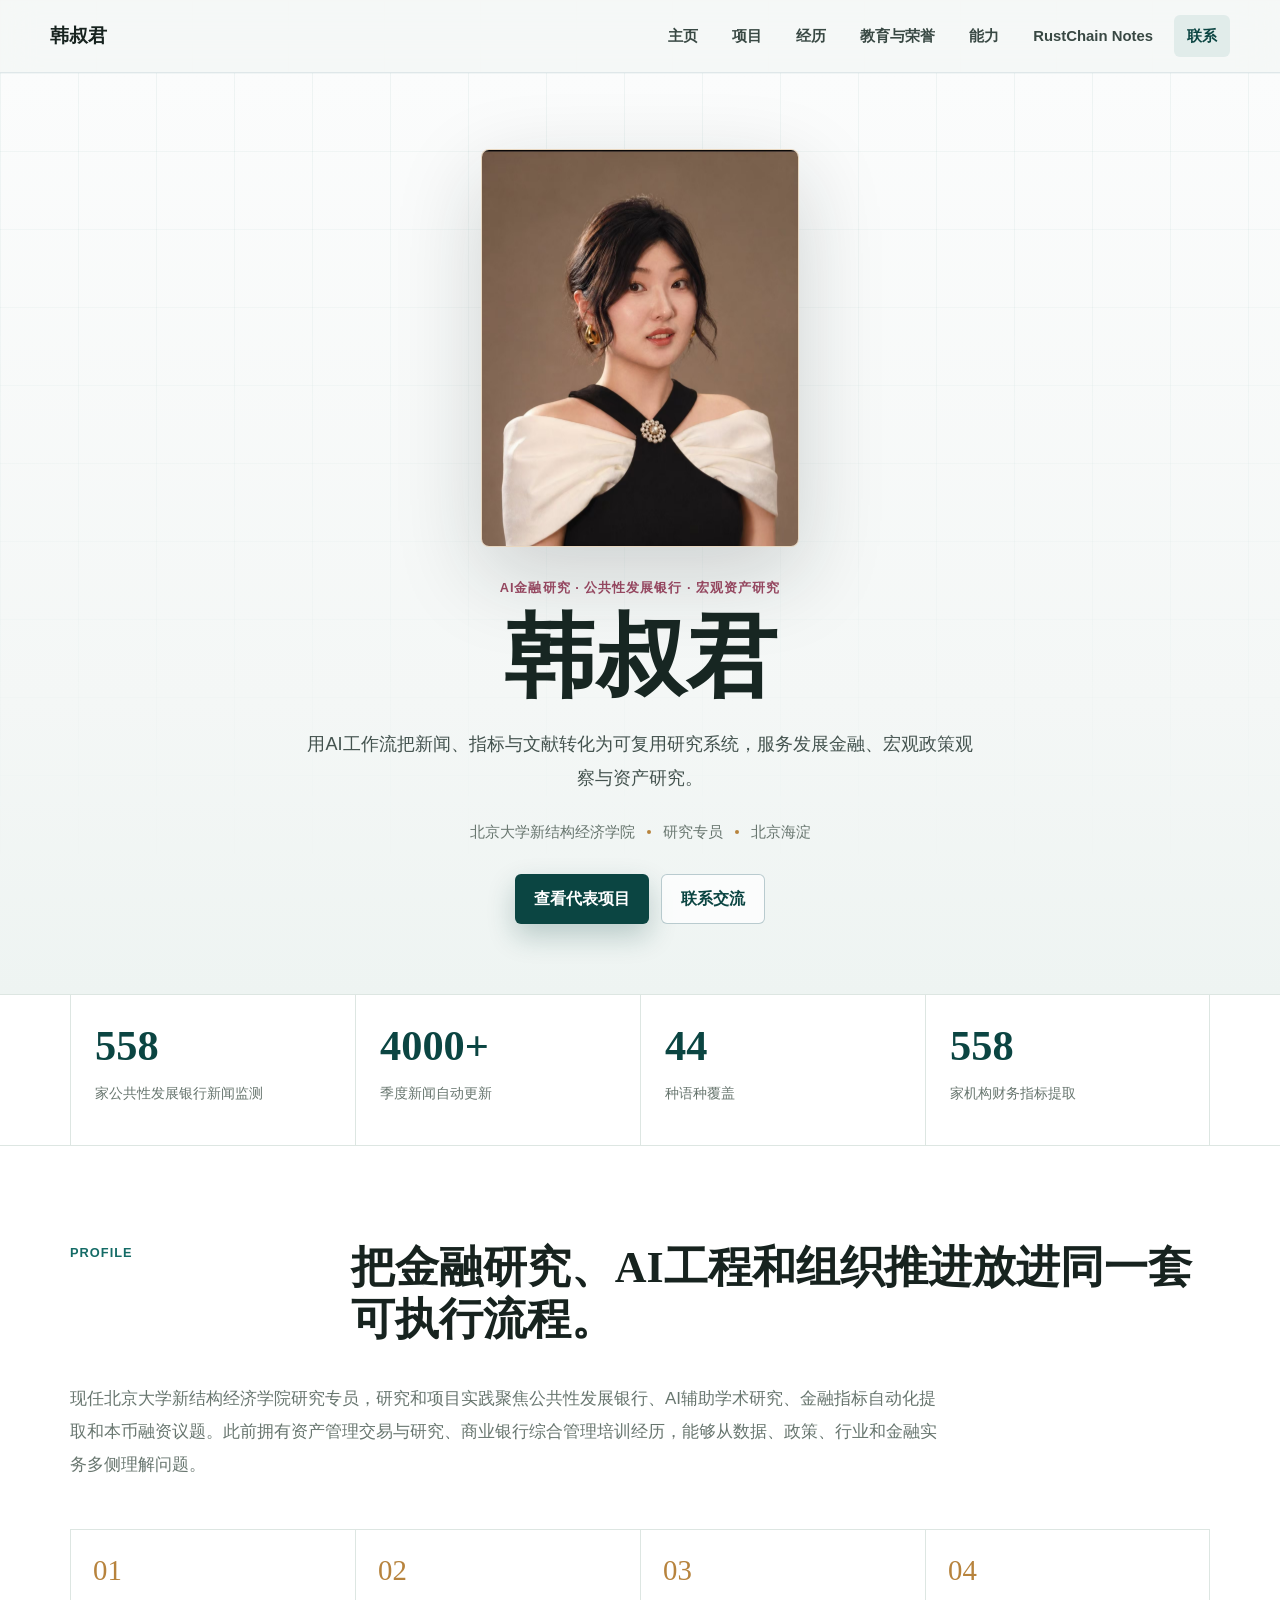
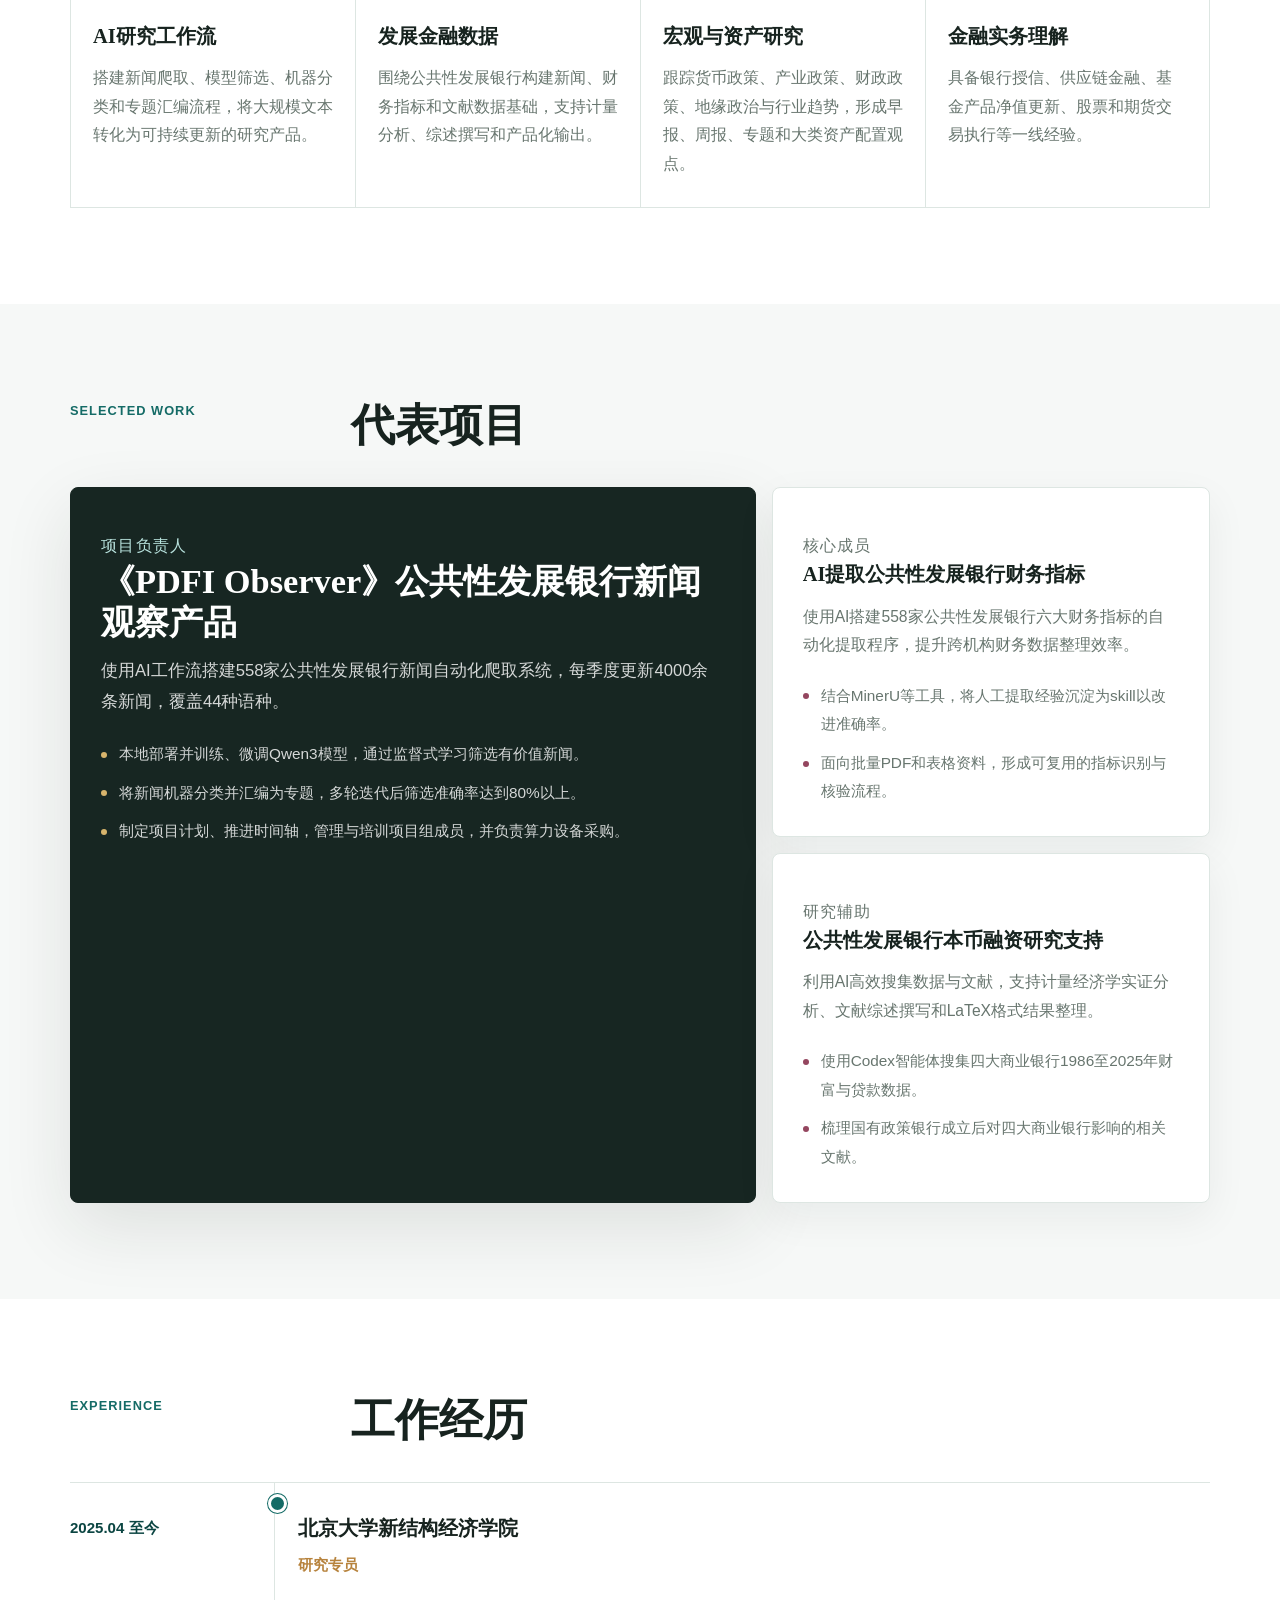
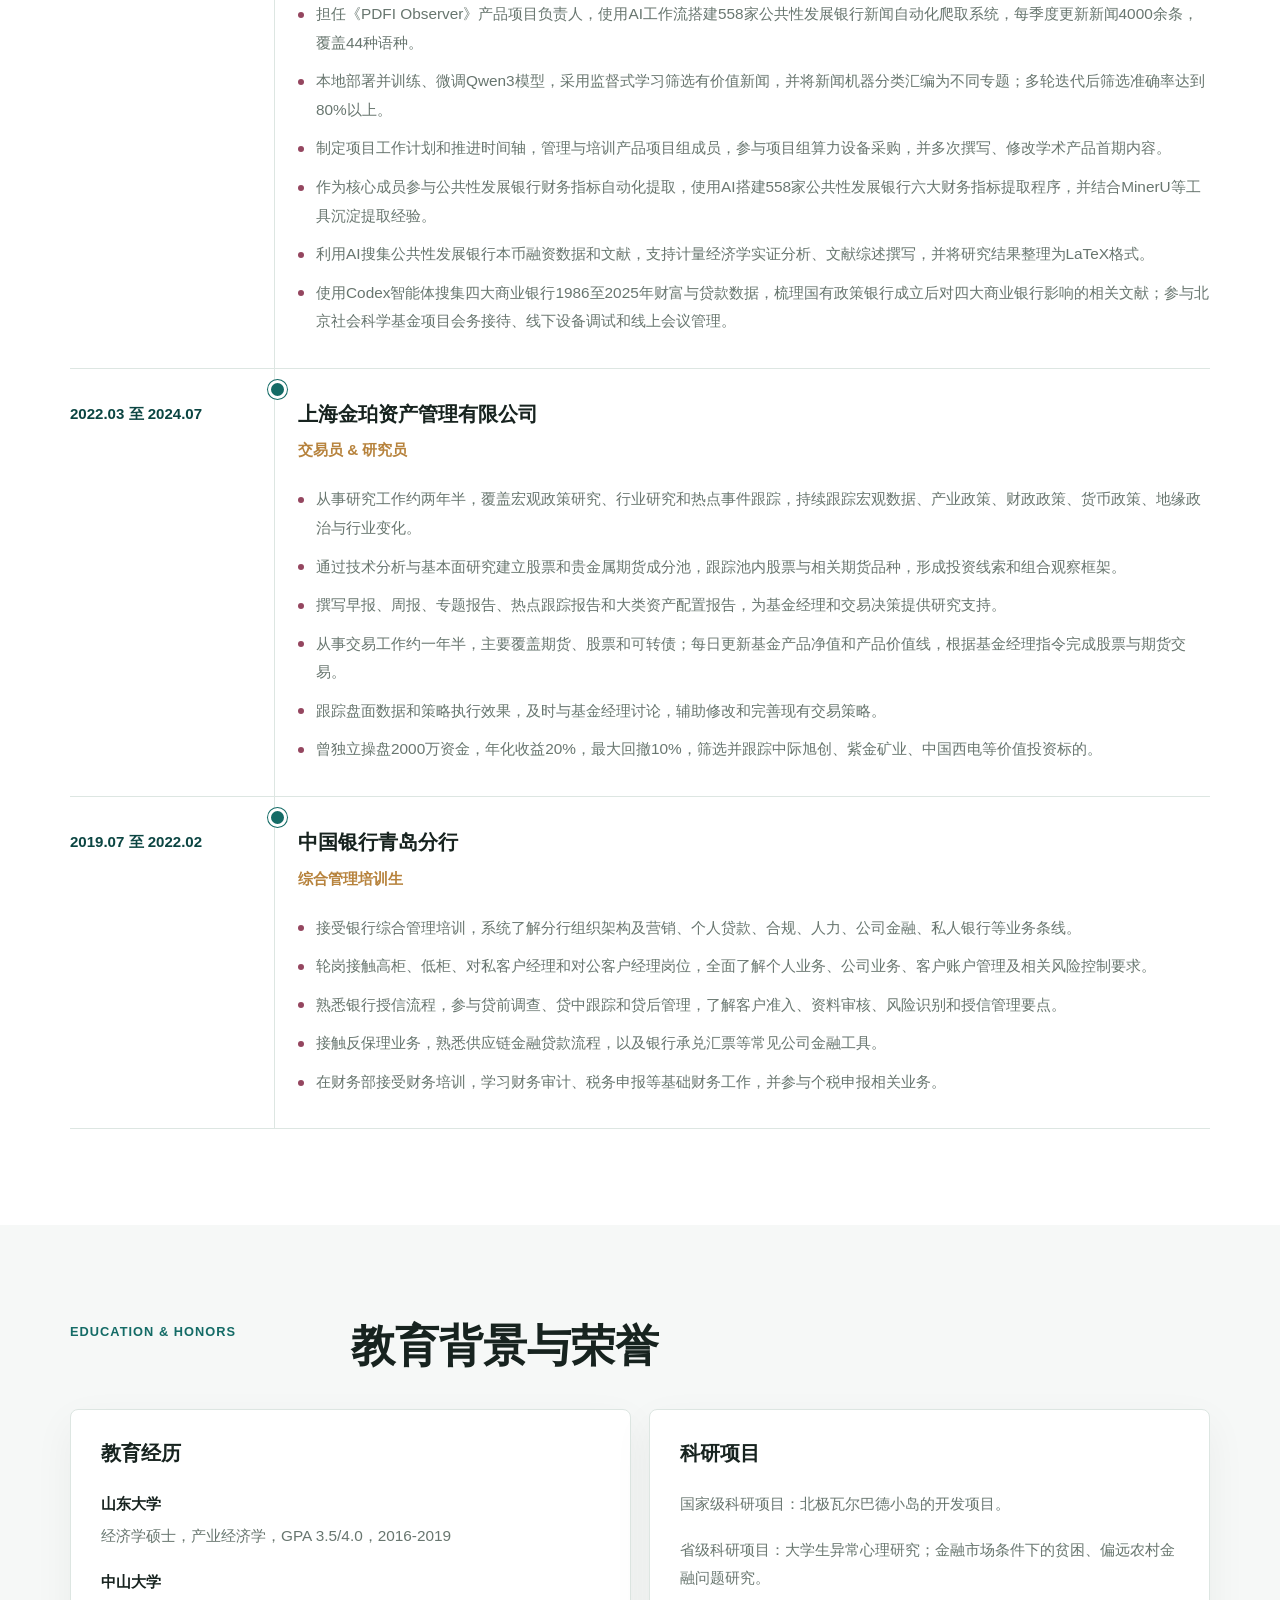
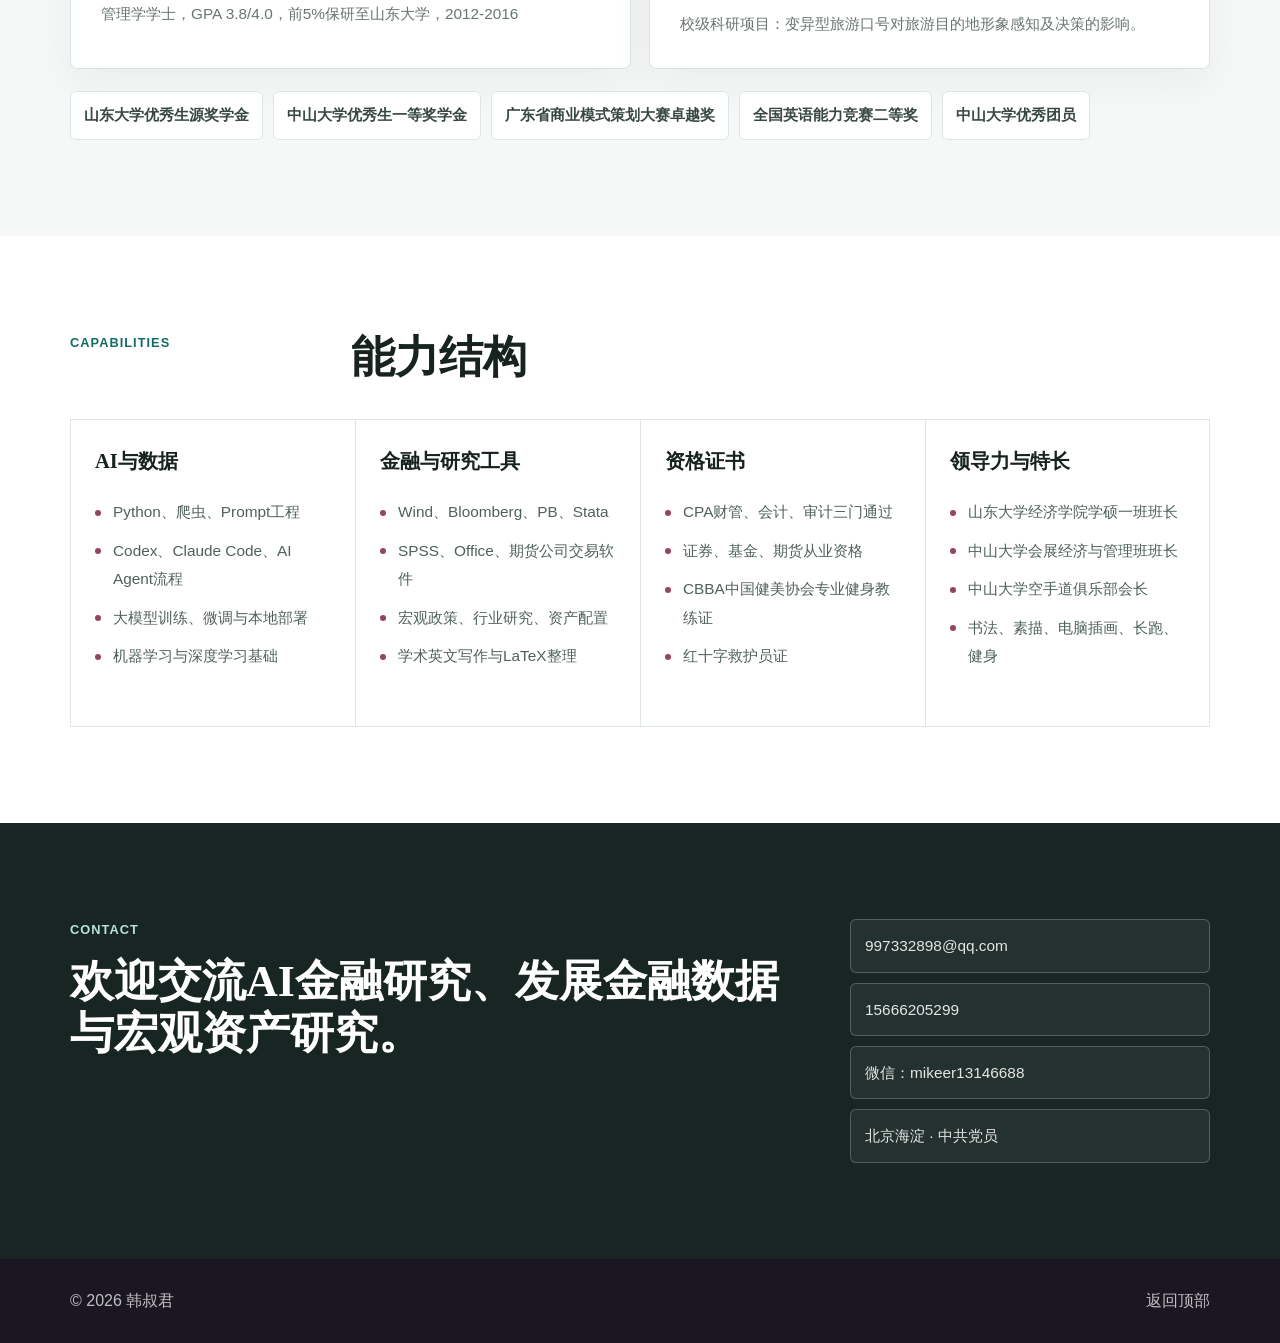
==== commit 2291aa0a: "Update institution counts to 558" ====
--- a/index.html
+++ b/index.html
@@ -59,7 +59,7 @@
       <section class="proof-section" aria-label="核心成果">
         <div class="container proof-grid">
           <div class="proof-item">
-            <strong>429</strong>
+            <strong>558</strong>
             <span>家公共性发展银行新闻监测</span>
           </div>
           <div class="proof-item">
@@ -71,7 +71,7 @@
             <span>种语种覆盖</span>
           </div>
           <div class="proof-item">
-            <strong>544</strong>
+            <strong>558</strong>
             <span>家机构财务指标提取</span>
           </div>
         </div>
@@ -124,7 +124,7 @@
               <p class="project-label">项目负责人</p>
               <h3>《PDFI Observer》公共性发展银行新闻观察产品</h3>
               <p>
-                使用AI工作流搭建429家公共性发展银行新闻自动化爬取系统，每季度更新4000余条新闻，覆盖44种语种。
+                使用AI工作流搭建558家公共性发展银行新闻自动化爬取系统，每季度更新4000余条新闻，覆盖44种语种。
               </p>
               <ul>
                 <li>本地部署并训练、微调Qwen3模型，通过监督式学习筛选有价值新闻。</li>
@@ -137,7 +137,7 @@
               <p class="project-label">核心成员</p>
               <h3>AI提取公共性发展银行财务指标</h3>
               <p>
-                使用AI搭建544家公共性发展银行六大财务指标的自动化提取程序，提升跨机构财务数据整理效率。
+                使用AI搭建558家公共性发展银行六大财务指标的自动化提取程序，提升跨机构财务数据整理效率。
               </p>
               <ul>
                 <li>结合MinerU等工具，将人工提取经验沉淀为skill以改进准确率。</li>
@@ -174,10 +174,10 @@
                 <h3>北京大学新结构经济学院</h3>
                 <p class="role">研究专员</p>
                 <ul>
-                  <li>担任《PDFI Observer》产品项目负责人，使用AI工作流搭建429家公共性发展银行新闻自动化爬取系统，每季度更新新闻4000余条，覆盖44种语种。</li>
+                  <li>担任《PDFI Observer》产品项目负责人，使用AI工作流搭建558家公共性发展银行新闻自动化爬取系统，每季度更新新闻4000余条，覆盖44种语种。</li>
                   <li>本地部署并训练、微调Qwen3模型，采用监督式学习筛选有价值新闻，并将新闻机器分类汇编为不同专题；多轮迭代后筛选准确率达到80%以上。</li>
                   <li>制定项目工作计划和推进时间轴，管理与培训产品项目组成员，参与项目组算力设备采购，并多次撰写、修改学术产品首期内容。</li>
-                  <li>作为核心成员参与公共性发展银行财务指标自动化提取，使用AI搭建544家公共性发展银行六大财务指标提取程序，并结合MinerU等工具沉淀提取经验。</li>
+                  <li>作为核心成员参与公共性发展银行财务指标自动化提取，使用AI搭建558家公共性发展银行六大财务指标提取程序，并结合MinerU等工具沉淀提取经验。</li>
                   <li>利用AI搜集公共性发展银行本币融资数据和文献，支持计量经济学实证分析、文献综述撰写，并将研究结果整理为LaTeX格式。</li>
                   <li>使用Codex智能体搜集四大商业银行1986至2025年财富与贷款数据，梳理国有政策银行成立后对四大商业银行影响的相关文献；参与北京社会科学基金项目会务接待、线下设备调试和线上会议管理。</li>
                 </ul>
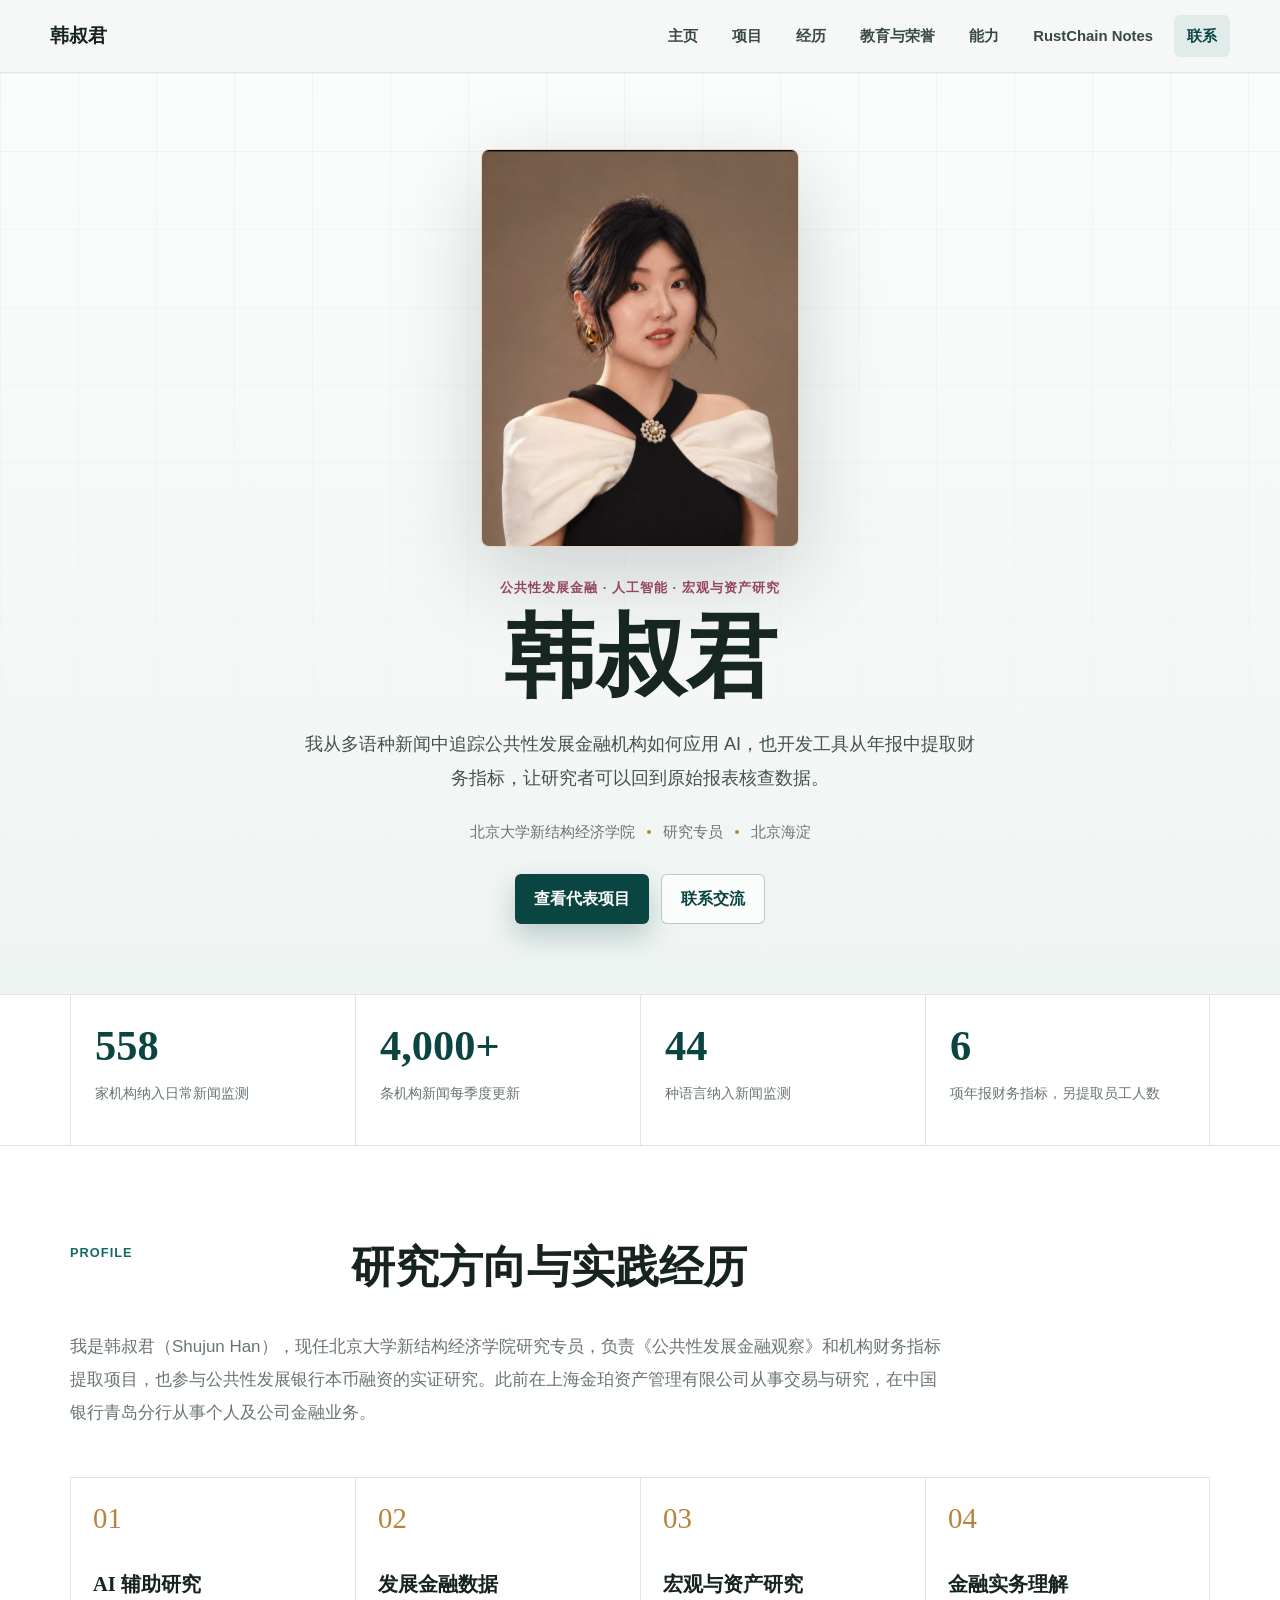
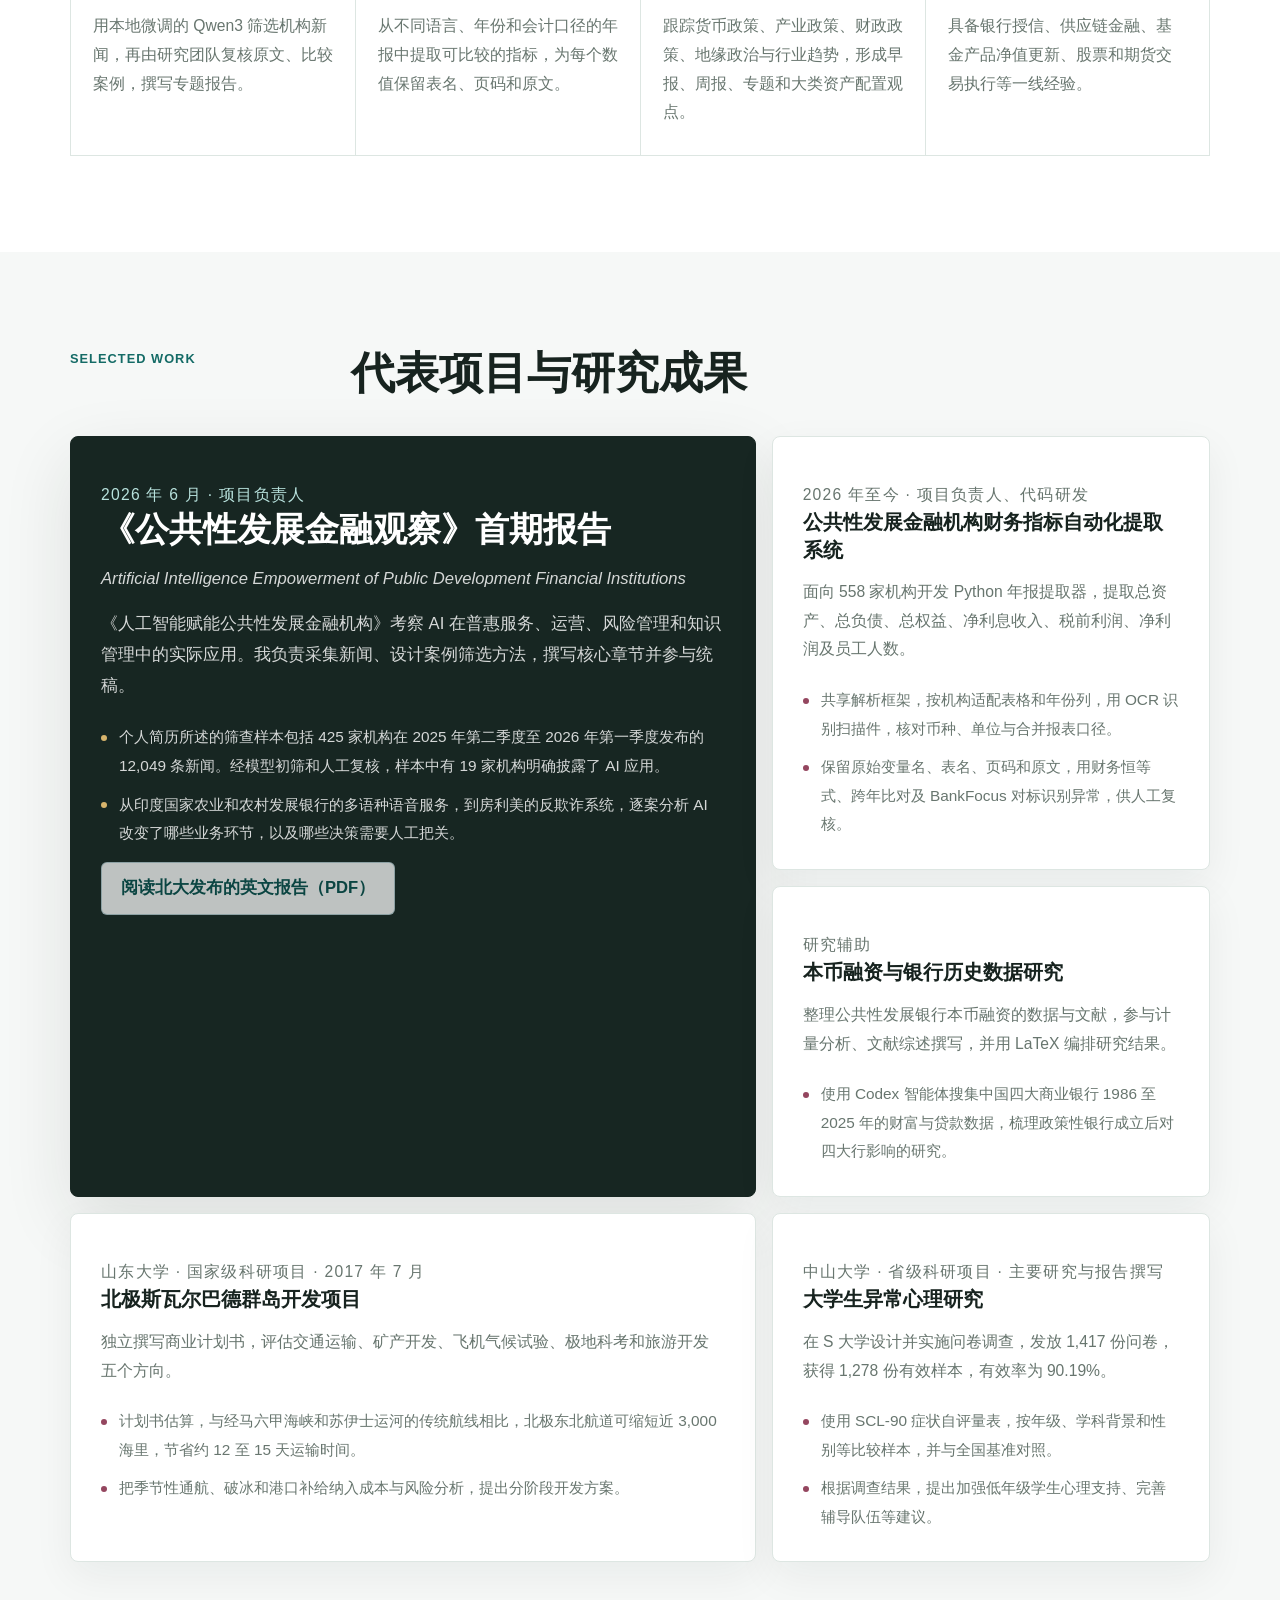
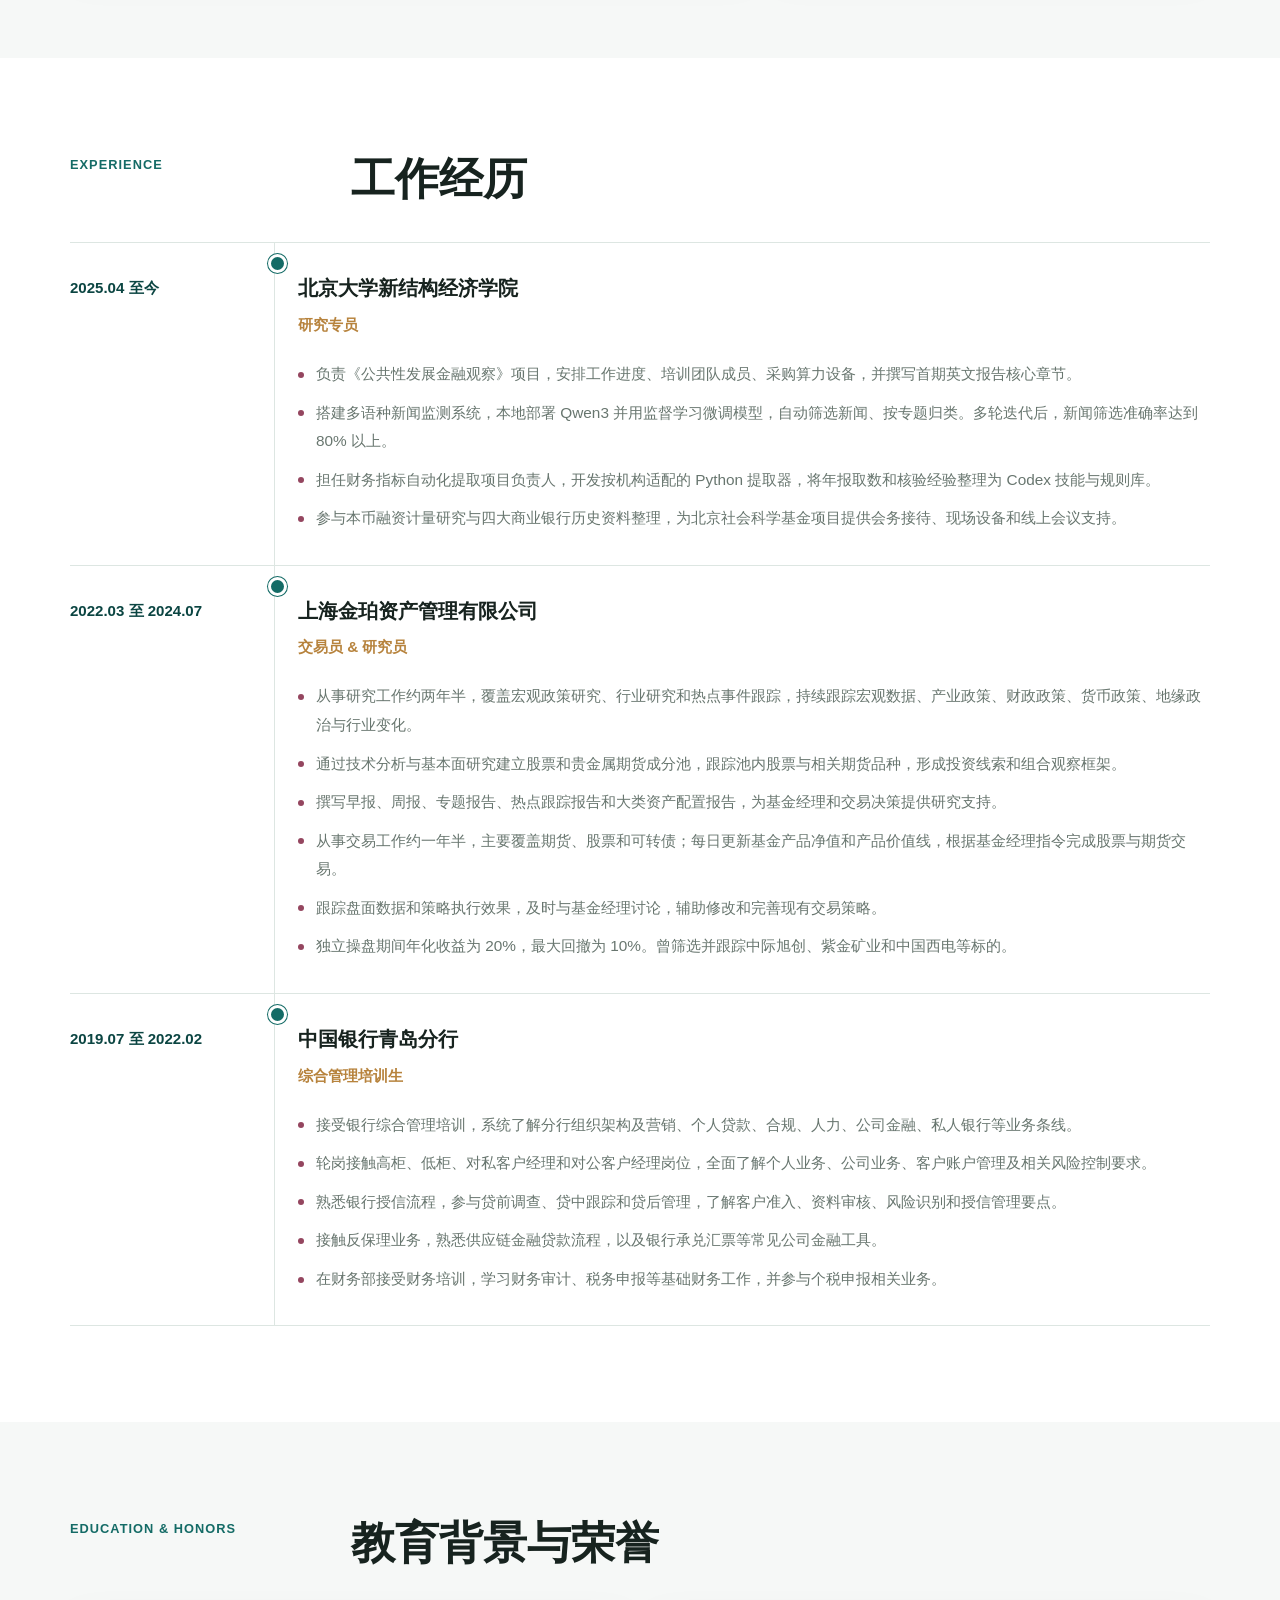
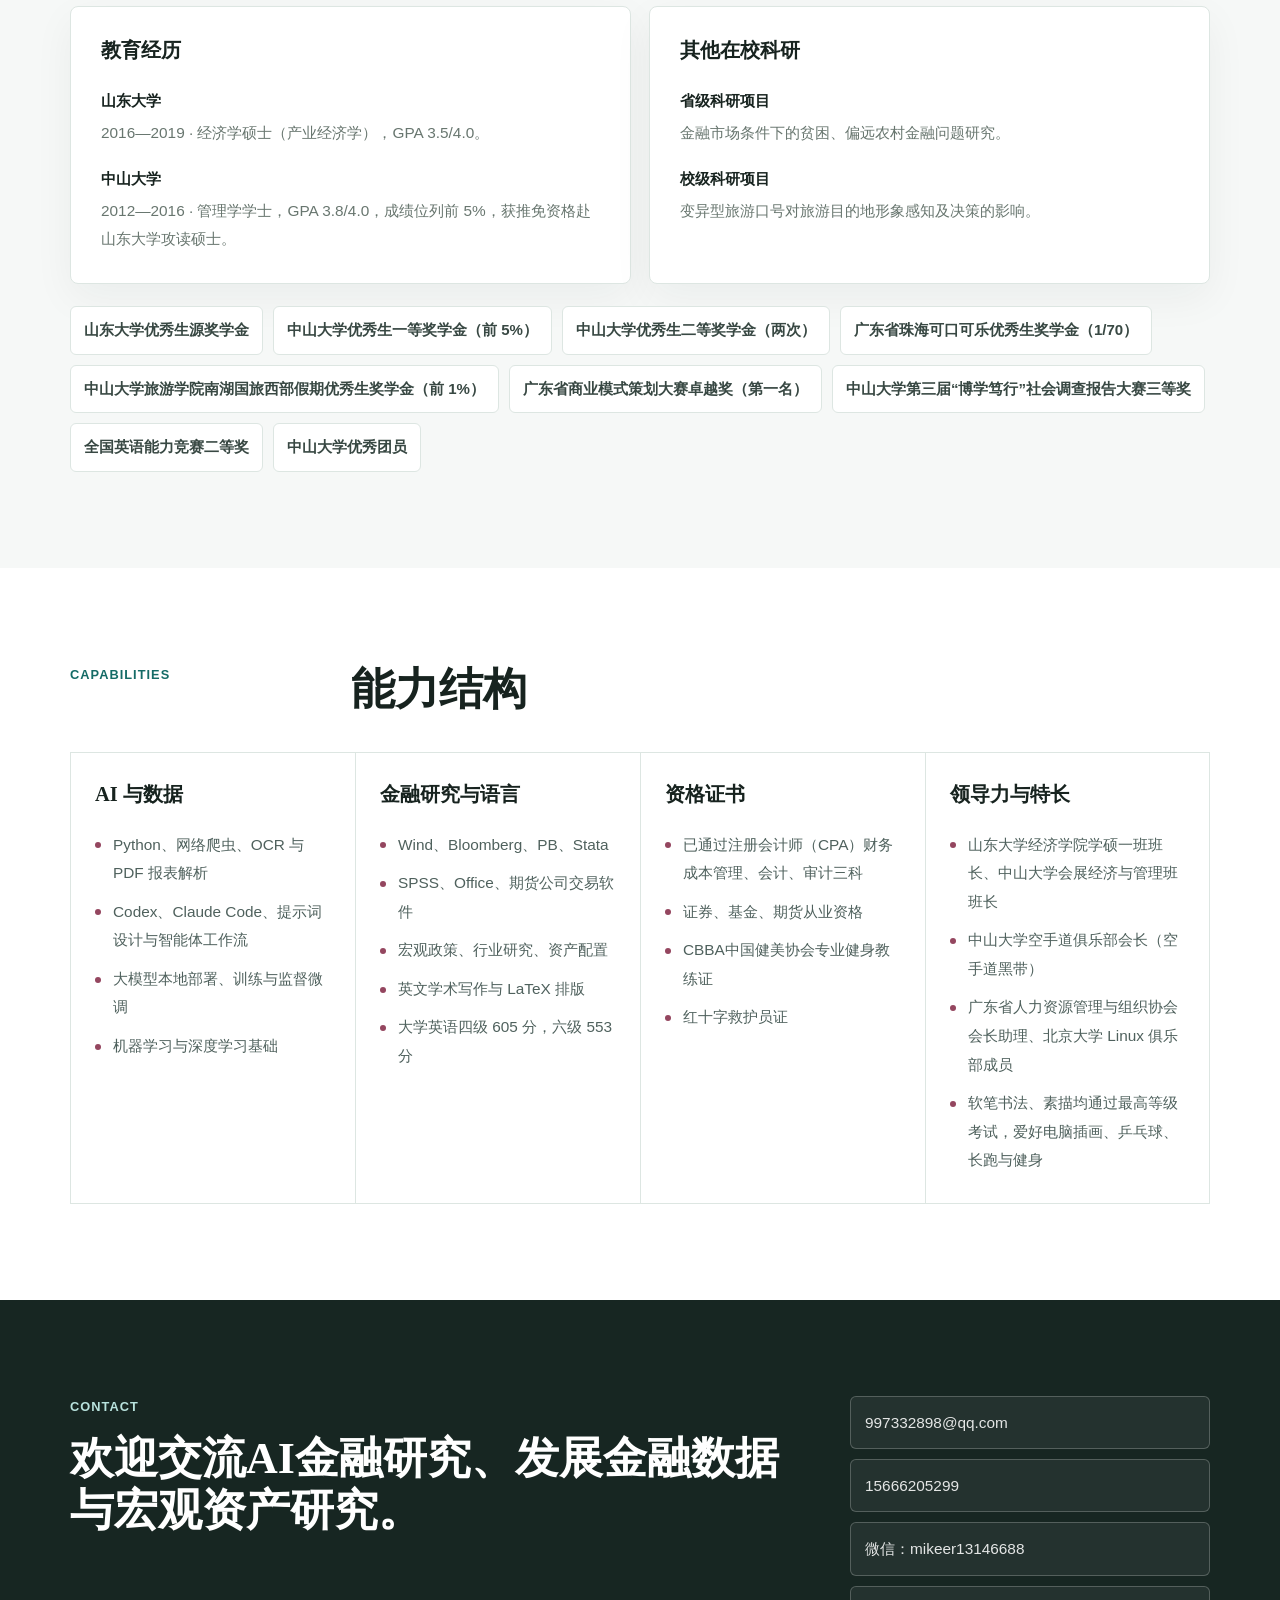
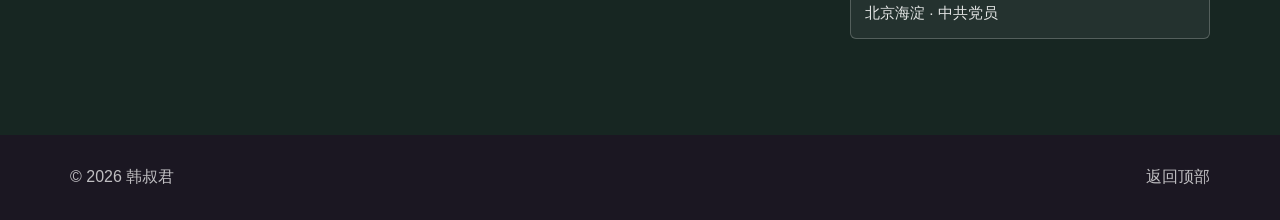
==== commit 6d705f60: "根据最新简历更新个人主页与代表性研究成果" ====
--- a/index.html
+++ b/index.html
@@ -3,10 +3,10 @@
   <head>
     <meta charset="utf-8">
     <meta name="viewport" content="width=device-width, initial-scale=1">
-    <title>韩叔君 | AI金融研究与发展金融</title>
+    <title>韩叔君 Shujun Han | 公共性发展金融与 AI 研究</title>
     <meta
       name="description"
-      content="韩叔君个人主页，展示AI金融研究、公共性发展银行数据项目、宏观与资产研究、金融实务和教育经历。"
+      content="韩叔君，北京大学新结构经济学院研究专员。研究公共性发展金融机构的 AI 应用与本币融资，负责多语种新闻监测及年报财务指标提取。"
     >
     <link rel="stylesheet" href="styles.css">
   </head>
@@ -38,10 +38,10 @@
             <img src="assets/profile.jpg" alt="韩叔君个人肖像">
           </figure>
           <div class="hero-content">
-            <p class="eyebrow">AI金融研究 · 公共性发展银行 · 宏观资产研究</p>
+            <p class="eyebrow">公共性发展金融 · 人工智能 · 宏观与资产研究</p>
             <h1>韩叔君</h1>
             <p class="hero-lead">
-              用AI工作流把新闻、指标与文献转化为可复用研究系统，服务发展金融、宏观政策观察与资产研究。
+              我从多语种新闻中追踪公共性发展金融机构如何应用 AI，也开发工具从年报中提取财务指标，让研究者可以回到原始报表核查数据。
             </p>
             <div class="hero-meta" aria-label="当前身份">
               <span>北京大学新结构经济学院</span>
@@ -60,19 +60,19 @@
         <div class="container proof-grid">
           <div class="proof-item">
             <strong>558</strong>
-            <span>家公共性发展银行新闻监测</span>
+            <span>家机构纳入日常新闻监测</span>
           </div>
           <div class="proof-item">
-            <strong>4000+</strong>
-            <span>季度新闻自动更新</span>
+            <strong>4,000+</strong>
+            <span>条机构新闻每季度更新</span>
           </div>
           <div class="proof-item">
             <strong>44</strong>
-            <span>种语种覆盖</span>
+            <span>种语言纳入新闻监测</span>
           </div>
           <div class="proof-item">
-            <strong>558</strong>
-            <span>家机构财务指标提取</span>
+            <strong>6</strong>
+            <span>项年报财务指标，另提取员工人数</span>
           </div>
         </div>
       </section>
@@ -81,22 +81,22 @@
         <div class="container">
           <div class="section-heading">
             <p class="kicker">Profile</p>
-            <h2>把金融研究、AI工程和组织推进放进同一套可执行流程。</h2>
+            <h2>研究方向与实践经历</h2>
           </div>
           <p class="section-summary">
-            现任北京大学新结构经济学院研究专员，研究和项目实践聚焦公共性发展银行、AI辅助学术研究、金融指标自动化提取和本币融资议题。此前拥有资产管理交易与研究、商业银行综合管理培训经历，能够从数据、政策、行业和金融实务多侧理解问题。
+            我是韩叔君（<span lang="en">Shujun Han</span>），现任北京大学新结构经济学院研究专员，负责《公共性发展金融观察》和机构财务指标提取项目，也参与公共性发展银行本币融资的实证研究。此前在上海金珀资产管理有限公司从事交易与研究，在中国银行青岛分行从事个人及公司金融业务。
           </p>
 
           <div class="focus-grid">
             <article class="focus-card" data-reveal>
               <span class="focus-number">01</span>
-              <h3>AI研究工作流</h3>
-              <p>搭建新闻爬取、模型筛选、机器分类和专题汇编流程，将大规模文本转化为可持续更新的研究产品。</p>
+              <h3>AI 辅助研究</h3>
+              <p>用本地微调的 Qwen3 筛选机构新闻，再由研究团队复核原文、比较案例，撰写专题报告。</p>
             </article>
             <article class="focus-card" data-reveal>
               <span class="focus-number">02</span>
               <h3>发展金融数据</h3>
-              <p>围绕公共性发展银行构建新闻、财务指标和文献数据基础，支持计量分析、综述撰写和产品化输出。</p>
+              <p>从不同语言、年份和会计口径的年报中提取可比较的指标，为每个数值保留表名、页码和原文。</p>
             </article>
             <article class="focus-card" data-reveal>
               <span class="focus-number">03</span>
@@ -116,44 +116,64 @@
         <div class="container">
           <div class="section-heading">
             <p class="kicker">Selected Work</p>
-            <h2>代表项目</h2>
+            <h2>代表项目与研究成果</h2>
           </div>
 
           <div class="project-grid">
             <article class="project-card featured" data-reveal>
-              <p class="project-label">项目负责人</p>
-              <h3>《PDFI Observer》公共性发展银行新闻观察产品</h3>
+              <p class="project-label"><time datetime="2026-06">2026 年 6 月</time> · 项目负责人</p>
+              <h3>《公共性发展金融观察》首期报告</h3>
+              <p lang="en"><cite>Artificial Intelligence Empowerment of Public Development Financial Institutions</cite></p>
               <p>
-                使用AI工作流搭建558家公共性发展银行新闻自动化爬取系统，每季度更新4000余条新闻，覆盖44种语种。
+                《人工智能赋能公共性发展金融机构》考察 AI 在普惠服务、运营、风险管理和知识管理中的实际应用。我负责采集新闻、设计案例筛选方法，撰写核心章节并参与统稿。
               </p>
               <ul>
-                <li>本地部署并训练、微调Qwen3模型，通过监督式学习筛选有价值新闻。</li>
-                <li>将新闻机器分类并汇编为专题，多轮迭代后筛选准确率达到80%以上。</li>
-                <li>制定项目计划、推进时间轴，管理与培训项目组成员，并负责算力设备采购。</li>
-              </ul>
+                <li>个人简历所述的筛查样本包括 425 家机构在 2025 年第二季度至 2026 年第一季度发布的 12,049 条新闻。经模型初筛和人工复核，样本中有 19 家机构明确披露了 AI 应用。</li>
+                <li>从印度国家农业和农村发展银行的多语种语音服务，到房利美的反欺诈系统，逐案分析 AI 改变了哪些业务环节，以及哪些决策需要人工把关。</li>
+              </ul>
+              <p><a class="button secondary" href="https://www.nse.pku.edu.cn/en/docs/2026-09/506c05f8895b480d93b6e362294aceca.pdf" hreflang="en" type="application/pdf">阅读北大发布的英文报告（PDF）</a></p>
             </article>
 
             <article class="project-card" data-reveal>
-              <p class="project-label">核心成员</p>
-              <h3>AI提取公共性发展银行财务指标</h3>
+              <p class="project-label">2026 年至今 · 项目负责人、代码研发</p>
+              <h3>公共性发展金融机构财务指标自动化提取系统</h3>
               <p>
-                使用AI搭建558家公共性发展银行六大财务指标的自动化提取程序，提升跨机构财务数据整理效率。
+                面向 558 家机构开发 Python 年报提取器，提取总资产、总负债、总权益、净利息收入、税前利润、净利润及员工人数。
               </p>
               <ul>
-                <li>结合MinerU等工具，将人工提取经验沉淀为skill以改进准确率。</li>
-                <li>面向批量PDF和表格资料，形成可复用的指标识别与核验流程。</li>
+                <li>共享解析框架，按机构适配表格和年份列，用 OCR 识别扫描件，核对币种、单位与合并报表口径。</li>
+                <li>保留原始变量名、表名、页码和原文，用财务恒等式、跨年比对及 BankFocus 对标识别异常，供人工复核。</li>
               </ul>
             </article>
 
             <article class="project-card" data-reveal>
               <p class="project-label">研究辅助</p>
-              <h3>公共性发展银行本币融资研究支持</h3>
+              <h3>本币融资与银行历史数据研究</h3>
               <p>
-                利用AI高效搜集数据与文献，支持计量经济学实证分析、文献综述撰写和LaTeX格式结果整理。
+                整理公共性发展银行本币融资的数据与文献，参与计量分析、文献综述撰写，并用 LaTeX 编排研究结果。
               </p>
               <ul>
-                <li>使用Codex智能体搜集四大商业银行1986至2025年财富与贷款数据。</li>
-                <li>梳理国有政策银行成立后对四大商业银行影响的相关文献。</li>
+                <li>使用 Codex 智能体搜集中国四大商业银行 1986 至 2025 年的财富与贷款数据，梳理政策性银行成立后对四大行影响的研究。</li>
+              </ul>
+            </article>
+
+            <article class="project-card" data-reveal>
+              <p class="project-label">山东大学 · 国家级科研项目 · <time datetime="2017-07">2017 年 7 月</time></p>
+              <h3>北极斯瓦尔巴德群岛开发项目</h3>
+              <p>独立撰写商业计划书，评估交通运输、矿产开发、飞机气候试验、极地科考和旅游开发五个方向。</p>
+              <ul>
+                <li>计划书估算，与经马六甲海峡和苏伊士运河的传统航线相比，北极东北航道可缩短近 3,000 海里，节省约 12 至 15 天运输时间。</li>
+                <li>把季节性通航、破冰和港口补给纳入成本与风险分析，提出分阶段开发方案。</li>
+              </ul>
+            </article>
+
+            <article class="project-card" data-reveal>
+              <p class="project-label">中山大学 · 省级科研项目 · 主要研究与报告撰写</p>
+              <h3>大学生异常心理研究</h3>
+              <p>在 S 大学设计并实施问卷调查，发放 1,417 份问卷，获得 1,278 份有效样本，有效率为 90.19%。</p>
+              <ul>
+                <li>使用 SCL-90 症状自评量表，按年级、学科背景和性别等比较样本，并与全国基准对照。</li>
+                <li>根据调查结果，提出加强低年级学生心理支持、完善辅导队伍等建议。</li>
               </ul>
             </article>
           </div>
@@ -174,12 +194,10 @@
                 <h3>北京大学新结构经济学院</h3>
                 <p class="role">研究专员</p>
                 <ul>
-                  <li>担任《PDFI Observer》产品项目负责人，使用AI工作流搭建558家公共性发展银行新闻自动化爬取系统，每季度更新新闻4000余条，覆盖44种语种。</li>
-                  <li>本地部署并训练、微调Qwen3模型，采用监督式学习筛选有价值新闻，并将新闻机器分类汇编为不同专题；多轮迭代后筛选准确率达到80%以上。</li>
-                  <li>制定项目工作计划和推进时间轴，管理与培训产品项目组成员，参与项目组算力设备采购，并多次撰写、修改学术产品首期内容。</li>
-                  <li>作为核心成员参与公共性发展银行财务指标自动化提取，使用AI搭建558家公共性发展银行六大财务指标提取程序，并结合MinerU等工具沉淀提取经验。</li>
-                  <li>利用AI搜集公共性发展银行本币融资数据和文献，支持计量经济学实证分析、文献综述撰写，并将研究结果整理为LaTeX格式。</li>
-                  <li>使用Codex智能体搜集四大商业银行1986至2025年财富与贷款数据，梳理国有政策银行成立后对四大商业银行影响的相关文献；参与北京社会科学基金项目会务接待、线下设备调试和线上会议管理。</li>
+                  <li>负责《公共性发展金融观察》项目，安排工作进度、培训团队成员、采购算力设备，并撰写首期英文报告核心章节。</li>
+                  <li>搭建多语种新闻监测系统，本地部署 Qwen3 并用监督学习微调模型，自动筛选新闻、按专题归类。多轮迭代后，新闻筛选准确率达到 80% 以上。</li>
+                  <li>担任财务指标自动化提取项目负责人，开发按机构适配的 Python 提取器，将年报取数和核验经验整理为 Codex 技能与规则库。</li>
+                  <li>参与本币融资计量研究与四大商业银行历史资料整理，为北京社会科学基金项目提供会务接待、现场设备和线上会议支持。</li>
                 </ul>
               </article>
             </li>
@@ -195,7 +213,7 @@
                   <li>撰写早报、周报、专题报告、热点跟踪报告和大类资产配置报告，为基金经理和交易决策提供研究支持。</li>
                   <li>从事交易工作约一年半，主要覆盖期货、股票和可转债；每日更新基金产品净值和产品价值线，根据基金经理指令完成股票与期货交易。</li>
                   <li>跟踪盘面数据和策略执行效果，及时与基金经理讨论，辅助修改和完善现有交易策略。</li>
-                  <li>曾独立操盘2000万资金，年化收益20%，最大回撤10%，筛选并跟踪中际旭创、紫金矿业、中国西电等价值投资标的。</li>
+                  <li>独立操盘期间年化收益为 20%，最大回撤为 10%。曾筛选并跟踪中际旭创、紫金矿业和中国西电等标的。</li>
                 </ul>
               </article>
             </li>
@@ -231,29 +249,32 @@
               <ul class="clean-list">
                 <li>
                   <strong>山东大学</strong>
-                  <span>经济学硕士，产业经济学，GPA 3.5/4.0，2016-2019</span>
+                  <span>2016—2019 · 经济学硕士（产业经济学），GPA 3.5/4.0。</span>
                 </li>
                 <li>
                   <strong>中山大学</strong>
-                  <span>管理学学士，GPA 3.8/4.0，前5%保研至山东大学，2012-2016</span>
+                  <span>2012—2016 · 管理学学士，GPA 3.8/4.0，成绩位列前 5%，获推免资格赴山东大学攻读硕士。</span>
                 </li>
               </ul>
             </article>
 
             <article class="info-block">
-              <h3>科研项目</h3>
+              <h3>其他在校科研</h3>
               <ul class="clean-list">
-                <li>国家级科研项目：北极瓦尔巴德小岛的开发项目。</li>
-                <li>省级科研项目：大学生异常心理研究；金融市场条件下的贫困、偏远农村金融问题研究。</li>
-                <li>校级科研项目：变异型旅游口号对旅游目的地形象感知及决策的影响。</li>
-              </ul>
-            </article>
-          </div>
-
-          <div class="honor-strip">
+                <li><strong>省级科研项目</strong>金融市场条件下的贫困、偏远农村金融问题研究。</li>
+                <li><strong>校级科研项目</strong>变异型旅游口号对旅游目的地形象感知及决策的影响。</li>
+              </ul>
+            </article>
+          </div>
+
+          <div class="honor-strip" aria-label="在校荣誉">
             <span>山东大学优秀生源奖学金</span>
-            <span>中山大学优秀生一等奖学金</span>
-            <span>广东省商业模式策划大赛卓越奖</span>
+            <span>中山大学优秀生一等奖学金（前 5%）</span>
+            <span>中山大学优秀生二等奖学金（两次）</span>
+            <span>广东省珠海可口可乐优秀生奖学金（1/70）</span>
+            <span>中山大学旅游学院南湖国旅西部假期优秀生奖学金（前 1%）</span>
+            <span>广东省商业模式策划大赛卓越奖（第一名）</span>
+            <span>中山大学第三届“博学笃行”社会调查报告大赛三等奖</span>
             <span>全国英语能力竞赛二等奖</span>
             <span>中山大学优秀团员</span>
           </div>
@@ -269,27 +290,28 @@
 
           <div class="skills-grid">
             <article class="skill-card">
-              <h3>AI与数据</h3>
-              <ul>
-                <li>Python、爬虫、Prompt工程</li>
-                <li>Codex、Claude Code、AI Agent流程</li>
-                <li>大模型训练、微调与本地部署</li>
+              <h3>AI 与数据</h3>
+              <ul>
+                <li>Python、网络爬虫、OCR 与 PDF 报表解析</li>
+                <li>Codex、Claude Code、提示词设计与智能体工作流</li>
+                <li>大模型本地部署、训练与监督微调</li>
                 <li>机器学习与深度学习基础</li>
               </ul>
             </article>
             <article class="skill-card">
-              <h3>金融与研究工具</h3>
+              <h3>金融研究与语言</h3>
               <ul>
                 <li>Wind、Bloomberg、PB、Stata</li>
                 <li>SPSS、Office、期货公司交易软件</li>
                 <li>宏观政策、行业研究、资产配置</li>
-                <li>学术英文写作与LaTeX整理</li>
+                <li>英文学术写作与 LaTeX 排版</li>
+                <li>大学英语四级 605 分，六级 553 分</li>
               </ul>
             </article>
             <article class="skill-card">
               <h3>资格证书</h3>
               <ul>
-                <li>CPA财管、会计、审计三门通过</li>
+                <li>已通过注册会计师（CPA）财务成本管理、会计、审计三科</li>
                 <li>证券、基金、期货从业资格</li>
                 <li>CBBA中国健美协会专业健身教练证</li>
                 <li>红十字救护员证</li>
@@ -298,10 +320,10 @@
             <article class="skill-card">
               <h3>领导力与特长</h3>
               <ul>
-                <li>山东大学经济学院学硕一班班长</li>
-                <li>中山大学会展经济与管理班班长</li>
-                <li>中山大学空手道俱乐部会长</li>
-                <li>书法、素描、电脑插画、长跑、健身</li>
+                <li>山东大学经济学院学硕一班班长、中山大学会展经济与管理班班长</li>
+                <li>中山大学空手道俱乐部会长（空手道黑带）</li>
+                <li>广东省人力资源管理与组织协会会长助理、北京大学 Linux 俱乐部成员</li>
+                <li>软笔书法、素描均通过最高等级考试，爱好电脑插画、乒乓球、长跑与健身</li>
               </ul>
             </article>
           </div>
